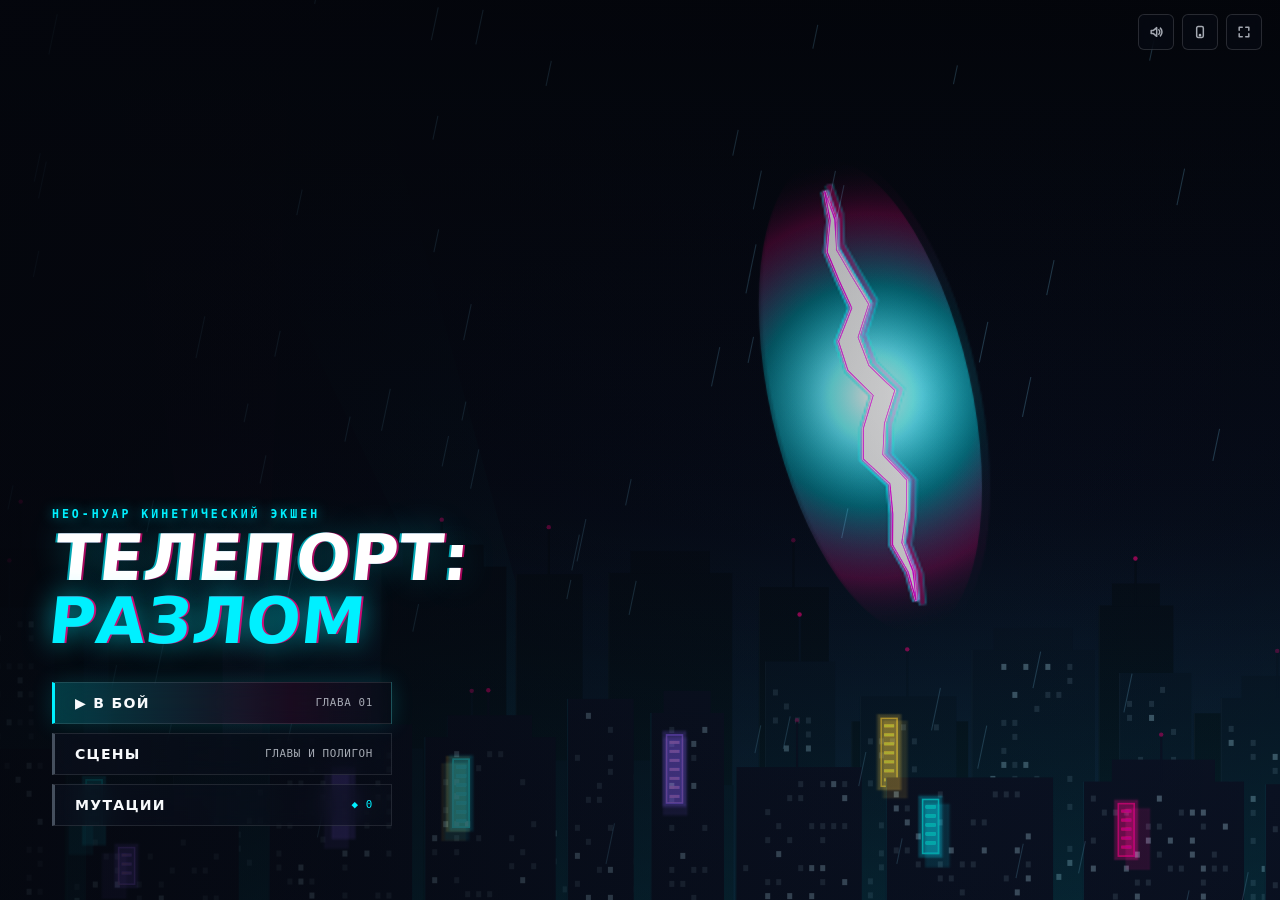
==== v5-preview/index.html @ 6d5bf9df "Превью V5 (в разработке): плавное слоу-мо и неисчезающие тела врагов" ====
<!DOCTYPE html>
<html lang="ru">
  <head>
    <meta charset="UTF-8" />
    <meta
      name="viewport"
      content="width=device-width, initial-scale=1.0, maximum-scale=1.0, user-scalable=no, viewport-fit=cover"
    />
    <meta
      name="description"
      content="ТЕЛЕПОРТ: РАЗЛОМ (Jumper: Riftbreaker) — тактический 2D-экшен с разрушаемостью Вороного, сохранением импульса и боевой телепортацией."
    />
    <meta name="theme-color" content="#05070d" />
    <meta name="mobile-web-app-capable" content="yes" />
    <meta name="apple-mobile-web-app-capable" content="yes" />
    <meta name="apple-mobile-web-app-status-bar-style" content="black-translucent" />
    <meta name="apple-mobile-web-app-title" content="ТЕЛЕПОРТ" />
    <link rel="icon" type="image/svg+xml" href="./icon.svg" />
    <link rel="apple-touch-icon" href="./icon.svg" />
    <link rel="manifest" href="./manifest.webmanifest" />
    <title>ТЕЛЕПОРТ: РАЗЛОМ — Jumper 2D Physics Action</title>
    <style>
      #boot-loader {
        position: fixed;
        inset: 0;
        z-index: 9999;
        display: flex;
        flex-direction: column;
        align-items: center;
        justify-content: center;
        gap: 16px;
        background: radial-gradient(circle at 50% 46%, #0b1326 0%, #05070d 72%);
        color: #f8fafc;
        font-family: ui-monospace, 'SFMono-Regular', 'Cascadia Mono', 'Roboto Mono', Menlo, Consolas, monospace;
        pointer-events: auto;
        transition: opacity 0.28s ease, visibility 0.28s ease;
      }
      #boot-loader.is-loaded {
        opacity: 0;
        visibility: hidden;
        pointer-events: none;
      }
      .boot-rift-slit {
        position: relative;
        width: 8px;
        height: 68px;
        border-radius: 999px;
        background: #ffffff;
        box-shadow:
          0 0 16px #00f0ff,
          0 0 34px rgba(0, 240, 255, 0.72),
          3px 0 18px rgba(168, 85, 247, 0.75);
        animation: bootRiftPulse 0.9s ease-in-out infinite alternate;
      }
      .boot-loader-label {
        font-size: 0.76rem;
        font-weight: 700;
        letter-spacing: 0.24em;
        color: #00f0ff;
        text-shadow: 0 0 14px rgba(0, 240, 255, 0.6);
      }
      @keyframes bootRiftPulse {
        from {
          transform: scaleY(0.76) scaleX(0.85);
          opacity: 0.78;
        }
        to {
          transform: scaleY(1.14) scaleX(1.18);
          opacity: 1;
        }
      }
    </style>
    <script type="module" crossorigin src="./assets/index-CjTXU7uR.js"></script>
    <link rel="stylesheet" crossorigin href="./assets/index-MAIAUWrH.css">
  </head>
  <body>
    <div id="boot-loader" role="status" aria-live="polite">
      <div class="boot-rift-slit" aria-hidden="true"></div>
      <div class="boot-loader-label">СИНХРОНИЗАЦИЯ РАЗЛОМА...</div>
    </div>
    <canvas id="game-canvas" aria-label="Игровое поле ТЕЛЕПОРТ: РАЗЛОМ"></canvas>
    <div id="ui-root"></div>
  </body>
</html>
---- v5-preview/assets/index-MAIAUWrH.css ----
:root{--bg-void: #05070d;--bg-obsidian: rgba(7, 10, 18, .78);--bg-obsidian-heavy: rgba(6, 8, 15, .94);--neon-cyan: #00f0ff;--neon-cyan-soft: rgba(0, 240, 255, .28);--neon-magenta: #ff007f;--neon-magenta-soft: rgba(255, 0, 127, .3);--neon-violet: #8b5cf6;--neon-amber: #fbbf24;--neon-crimson: #fb7185;--text-bright: #f8fafc;--text-dim: rgba(226, 232, 240, .72);--text-muted: rgba(148, 163, 184, .54);--line-subtle: rgba(148, 163, 184, .16);--line-cyan: rgba(0, 240, 255, .42);--line-magenta: rgba(255, 0, 127, .45);--font-display: "Bahnschrift", "DIN Alternate", "Franklin Gothic Medium", "Trebuchet MS", "Arial Black", system-ui, -apple-system, sans-serif;--font-ui: system-ui, -apple-system, BlinkMacSystemFont, "Segoe UI", Roboto, Helvetica, Arial, sans-serif;--font-mono: ui-monospace, "SFMono-Regular", "Cascadia Mono", "Roboto Mono", Menlo, Monaco, Consolas, monospace;--ease-snappy: cubic-bezier(.16, 1, .3, 1)}*,*:before,*:after{box-sizing:border-box;margin:0;padding:0}html,body{width:100%;height:100%;overflow:hidden;overscroll-behavior:none;background-color:var(--bg-void);color:var(--text-bright);font-family:var(--font-ui);-webkit-font-smoothing:antialiased;user-select:none;-webkit-user-select:none;-webkit-touch-callout:none;-webkit-tap-highlight-color:transparent}#game-canvas{position:fixed;inset:0;width:100vw;height:100vh;width:100dvw;height:100dvh;display:block;z-index:1;cursor:crosshair;touch-action:none}#ui-root{position:fixed;inset:0;width:100vw;height:100vh;width:100dvw;height:100dvh;z-index:10;pointer-events:none;overflow:hidden}.is-hidden,body.is-touch-ui .pc-key-hint{display:none!important}*{scrollbar-width:thin;scrollbar-color:rgba(0,240,255,.38) rgba(5,7,13,.5)}*::-webkit-scrollbar{width:5px;height:5px}*::-webkit-scrollbar-track{background:#05070d73}*::-webkit-scrollbar-thumb{background:#00f0ff6b;border-radius:3px}.noir-icon-btn{pointer-events:auto;touch-action:manipulation;display:inline-flex;align-items:center;justify-content:center;width:36px;height:36px;border-radius:6px;border:1px solid rgba(255,255,255,.14);background:#080c168f;backdrop-filter:blur(8px);-webkit-backdrop-filter:blur(8px);color:var(--text-dim);font-family:var(--font-mono);font-size:.82rem;cursor:pointer;transition:color .16s ease,border-color .16s ease,background .16s ease,box-shadow .16s ease,transform .14s var(--ease-snappy)}.noir-icon-btn:hover{color:#fff;border-color:var(--line-cyan);background:#00f0ff1f;box-shadow:0 0 14px #00f0ff3d}.noir-icon-btn:active{transform:scale(.93)}.noir-icon-btn.is-active{color:var(--neon-cyan);border-color:var(--line-cyan);background:#00f0ff24}.noir-icon-btn.is-muted{color:var(--neon-crimson);border-color:#fb718559}.noir-icon-btn.is-hud{width:32px;height:32px;background:#0609127a;border-color:#ffffff1f}body.is-touch-ui .noir-icon-btn,body.is-touch-ui .noir-icon-btn.is-hud,body.is-touch-ui .noir-icon-btn.is-pause-btn{width:44px;height:44px;font-size:1rem}.noir-pill-btn{pointer-events:auto;touch-action:manipulation;display:inline-flex;align-items:center;justify-content:center;gap:6px;min-height:32px;padding:6px 13px;border-radius:999px;border:1px solid rgba(0,240,255,.34);background:#070b14b8;backdrop-filter:blur(10px);-webkit-backdrop-filter:blur(10px);color:var(--text-bright);font-family:var(--font-display);font-size:.68rem;font-weight:800;letter-spacing:.08em;text-transform:uppercase;cursor:pointer;transition:background .16s ease,border-color .16s ease,box-shadow .16s ease,transform .14s var(--ease-snappy)}.noir-pill-btn:hover:not(:disabled){background:#00f0ff2e;border-color:var(--neon-cyan);box-shadow:0 0 16px #00f0ff4d}.noir-pill-btn.is-magenta{border-color:#ff007f7a;color:#fce7f3}.noir-pill-btn.is-magenta:hover:not(:disabled){background:#ff007f38;border-color:var(--neon-magenta);box-shadow:0 0 16px #ff007f59}.noir-pill-btn.is-active{background:#00f0ff38;border-color:var(--neon-cyan);color:var(--neon-cyan)}.noir-pill-btn:disabled{opacity:.35;cursor:not-allowed}.screen-menu{position:absolute;inset:0;display:flex;align-items:flex-end;justify-content:space-between;padding:clamp(20px,4.5vw,52px);background:radial-gradient(circle at 72% 44%,transparent 0%,rgba(4,6,12,.38) 70%),linear-gradient(95deg,rgba(4,6,13,.84) 0%,rgba(4,6,13,.35) 46%,transparent 100%);pointer-events:none}.menu-corner-utils{position:absolute;top:max(14px,env(safe-area-inset-top,14px));right:max(18px,env(safe-area-inset-right,18px));display:flex;align-items:center;gap:8px;z-index:4}.menu-hero-column{display:flex;flex-direction:column;gap:clamp(18px,3.2vh,34px);max-width:min(540px,90vw);margin-bottom:clamp(6px,2.5vh,24px);z-index:3}.menu-brand{display:flex;flex-direction:column;gap:6px}.menu-kicker{font-family:var(--font-mono);font-size:.72rem;font-weight:700;letter-spacing:.26em;color:var(--neon-cyan);text-shadow:0 0 12px rgba(0,240,255,.55)}.menu-title{position:relative;font-family:var(--font-display);font-size:clamp(2rem,5.2vw,4rem);font-weight:900;line-height:.98;letter-spacing:.01em;text-transform:uppercase;color:#fff;transform:skew(-6deg);text-shadow:-2px 0 0 rgba(0,240,255,.65),2px 0 0 rgba(255,0,127,.65),0 0 34px rgba(0,240,255,.28)}.menu-title span{display:block;color:var(--neon-cyan);text-shadow:2px 0 0 rgba(255,0,127,.8),0 0 28px rgba(0,240,255,.62)}.menu-nav{display:flex;flex-direction:column;gap:9px;width:min(340px,84vw)}.noir-menu-btn{pointer-events:auto;touch-action:manipulation;position:relative;display:flex;align-items:center;justify-content:space-between;gap:14px;padding:12px 18px 12px 20px;background:linear-gradient(90deg,#0a0f1cc7,#0a0f1c47);backdrop-filter:blur(10px);-webkit-backdrop-filter:blur(10px);border:1px solid rgba(255,255,255,.1);border-left:3px solid rgba(148,163,184,.45);color:var(--text-bright);cursor:pointer;transition:transform .16s var(--ease-snappy),background .16s ease,border-color .16s ease,box-shadow .16s ease}.noir-menu-btn:hover,.noir-menu-btn.is-active{transform:translate(6px);background:linear-gradient(90deg,#00f0ff2e,#0c12228c);border-color:#00f0ff59;border-left-color:var(--neon-cyan);box-shadow:0 0 24px #00f0ff2e}.noir-menu-btn.is-primary{border-left-color:var(--neon-cyan);background:linear-gradient(90deg,#00f0ff38,#ff007f14 70%,#0a0f1c66);box-shadow:0 0 22px #00f0ff29}.noir-menu-btn.is-primary:hover{background:linear-gradient(90deg,#00f0ff57,#ff007f29 80%,#0a0f1c99);box-shadow:0 0 30px #00f0ff52}.noir-menu-btn.is-danger{border-left-color:var(--neon-crimson)}.noir-menu-btn.is-danger:hover{border-color:#fb718573;border-left-color:var(--neon-crimson);background:linear-gradient(90deg,#fb718533,#0c122280)}.noir-menu-btn-main{font-family:var(--font-display);font-size:.88rem;font-weight:800;letter-spacing:.09em;text-transform:uppercase}.noir-menu-btn-meta{font-family:var(--font-mono);font-size:.68rem;letter-spacing:.06em;color:var(--text-dim)}.noir-menu-btn-meta.is-cyan{color:var(--neon-cyan)}.menu-scenes-drawer{pointer-events:auto;align-self:center;width:min(430px,92vw);max-height:min(80vh,560px);overflow-y:auto;-webkit-overflow-scrolling:touch;touch-action:pan-y;overscroll-behavior:contain;display:flex;flex-direction:column;gap:10px;padding:0 18px 18px;background:#060912eb;backdrop-filter:blur(18px);-webkit-backdrop-filter:blur(18px);border:1px solid rgba(0,240,255,.28);box-shadow:0 18px 48px #000000b8;z-index:6;animation:drawerSlideIn .2s var(--ease-snappy)}@keyframes drawerSlideIn{0%{opacity:0;transform:translate(18px)}to{opacity:1;transform:translate(0)}}.drawer-header{position:sticky;top:0;z-index:8;display:flex;align-items:center;justify-content:space-between;gap:10px;padding:16px 0 11px;background:#060912f5;border-bottom:1px solid var(--line-subtle)}.drawer-title{font-family:var(--font-display);font-size:.78rem;font-weight:800;letter-spacing:.14em;color:var(--neon-cyan)}.drawer-header-actions{display:flex;align-items:center;gap:8px}.scenes-list{display:flex;flex-direction:column;gap:6px;touch-action:pan-y}.scene-row{touch-action:pan-y;display:grid;grid-template-columns:34px 1fr auto;align-items:center;gap:12px;padding:10px 12px;text-align:left;background:#0f172a7a;border:1px solid rgba(255,255,255,.08);color:var(--text-bright);cursor:pointer;transition:background .14s ease,border-color .14s ease,transform .14s var(--ease-snappy)}.scene-row:hover:not(:disabled){background:#00f0ff1f;border-color:#00f0ff61;transform:translate(3px)}.scene-row.is-sandbox{border-color:#ff007f57}.scene-row.is-locked{opacity:.38;cursor:not-allowed}.scene-num{font-family:var(--font-mono);font-size:.84rem;font-weight:700;color:var(--neon-cyan)}.scene-row.is-sandbox .scene-num{color:var(--neon-magenta)}.scene-info{display:flex;flex-direction:column;gap:2px;min-width:0}.scene-title{font-family:var(--font-display);font-size:.76rem;font-weight:800;white-space:nowrap;overflow:hidden;text-overflow:ellipsis}.scene-loc{font-family:var(--font-mono);font-size:.62rem;color:var(--text-muted);white-space:nowrap;overflow:hidden;text-overflow:ellipsis}.scene-status{font-family:var(--font-mono);font-size:.62rem;letter-spacing:.08em;color:var(--text-dim)}.scene-status.is-done{color:var(--neon-cyan)}.hud-layer{position:absolute;inset:0;pointer-events:none}.hud-top-left{position:absolute;top:max(14px,env(safe-area-inset-top,14px));left:max(16px,env(safe-area-inset-left,16px));display:flex;flex-direction:column;align-items:flex-start;gap:6px;width:clamp(152px,19vw,210px);z-index:5}.hud-hp-cassette{width:100%;display:grid;grid-template-columns:repeat(10,1fr);gap:3px;height:9px}.hud-hp-seg{display:block;height:100%;transform:skew(-22deg);background:#0f172a8c;border:1px solid rgba(255,255,255,.12);transition:background .14s ease,box-shadow .14s ease,border-color .14s ease}.hud-hp-seg.is-filled{background:linear-gradient(180deg,#ffffff 0%,var(--neon-cyan) 75%);border-color:#00f0ffd9;box-shadow:0 0 10px #00f0ff8c}.hud-hp-seg.is-critical{background:linear-gradient(180deg,#ffe4e6 0%,var(--neon-magenta) 80%);border-color:var(--neon-magenta);box-shadow:0 0 12px #ff007fbf}.hud-energy-line{position:relative;width:100%;height:4px;background:#0f172a9e;overflow:hidden;transform:skew(-22deg)}.hud-energy-fill{height:100%;width:100%;background:linear-gradient(90deg,var(--neon-cyan) 0%,#a855f7 65%,var(--neon-magenta) 100%);box-shadow:0 0 10px #00f0ffb3;transition:width .06s linear}.hud-energy-fill.is-slomo{background:linear-gradient(90deg,#ffffff 0%,var(--neon-cyan) 50%,var(--neon-magenta) 100%);box-shadow:0 0 14px #ff007fd9}.hud-energy-cost{position:absolute;top:0;bottom:0;background:#ffffffbf}.hud-micro-status{font-family:var(--font-mono);font-size:.64rem;font-weight:700;letter-spacing:.09em;color:var(--neon-cyan);text-shadow:0 1px 6px rgba(0,0,0,.9)}.hud-micro-status.is-danger{color:var(--neon-magenta)}.hud-micro-status.is-overload-ready{pointer-events:auto;touch-action:manipulation;cursor:pointer;margin-top:2px;padding:5px 11px;border-radius:999px;border:1px solid rgba(251,191,36,.8);background:linear-gradient(90deg,#fbbf2442,#ff007f47);color:#fef08a;box-shadow:0 0 16px #fbbf246b;animation:overloadReadyPulse .85s ease-in-out infinite alternate}.hud-micro-status.is-overload-ready:active{transform:scale(.95)}@keyframes overloadReadyPulse{0%{box-shadow:0 0 10px #fbbf244d}to{box-shadow:0 0 22px #fbbf24a6}}.hud-top-right{position:absolute;top:max(12px,env(safe-area-inset-top,12px));right:max(16px,env(safe-area-inset-right,16px));display:flex;flex-direction:column;align-items:flex-end;gap:6px;z-index:5}.hud-right-bar{display:flex;align-items:center;gap:8px}.hud-targets-counter{font-family:var(--font-mono);font-size:.74rem;font-weight:700;letter-spacing:.14em;color:#f8fafce0;text-shadow:0 0 12px rgba(0,240,255,.35),0 1px 4px rgba(0,0,0,.9);padding-right:4px}.hud-combo-badge{display:inline-flex;align-items:baseline;gap:7px;padding:3px 11px;background:linear-gradient(90deg,#ff007f38,#00f0ff38);border-right:2px solid var(--neon-cyan);transform:translate(16px) skew(-10deg);opacity:0;transition:opacity .18s ease,transform .18s var(--ease-snappy)}.hud-combo-badge.is-visible{opacity:1;transform:translate(0) skew(-10deg)}.hud-combo-rank{font-family:var(--font-display);font-size:1.12rem;font-weight:900;color:var(--neon-cyan);text-shadow:-1px 0 0 var(--neon-magenta),0 0 14px rgba(0,240,255,.7)}.hud-combo-rank[data-rank=S],.hud-combo-rank[data-rank=SS],.hud-combo-rank[data-rank=JUMPER]{color:var(--neon-amber);text-shadow:-1px 0 0 var(--neon-magenta),0 0 16px rgba(251,191,36,.8)}.hud-combo-mult{font-family:var(--font-mono);font-size:.78rem;font-weight:700;color:#fff}.hud-combo-feed{display:flex;flex-direction:column;align-items:flex-end;gap:3px;opacity:0;transform:translate(10px);transition:opacity .16s ease,transform .16s var(--ease-snappy);pointer-events:none}.hud-combo-feed.is-visible{opacity:1;transform:translate(0)}.hud-combo-item{display:inline-flex;align-items:center;gap:8px;padding:2px 8px;background:#060a14a3;border-right:2px solid rgba(0,240,255,.48);transform:skew(-8deg);font-family:var(--font-mono);font-size:.62rem;letter-spacing:.06em;color:#e2e8f0cc}.hud-combo-item.is-latest{background:linear-gradient(90deg,#00f0ff2e,#0c1222d1);border-right-color:var(--neon-amber);color:#fff;animation:comboItemPop .18s var(--ease-snappy)}.hud-combo-item-lbl{font-weight:700}.hud-combo-item-pts{color:var(--neon-cyan);font-weight:700}.hud-combo-item.is-latest .hud-combo-item-pts{color:var(--neon-amber)}@keyframes comboItemPop{0%{opacity:.25;transform:translate(12px) skew(-8deg)}to{opacity:1;transform:translate(0) skew(-8deg)}}.hud-chapter-banner{position:absolute;top:22%;left:50%;transform:translate(-50%) skew(-5deg);display:flex;flex-direction:column;align-items:center;gap:4px;padding:10px 28px;background:linear-gradient(90deg,transparent 0%,rgba(5,8,17,.84) 20%,rgba(5,8,17,.84) 80%,transparent 100%);border-top:1px solid rgba(0,240,255,.55);border-bottom:1px solid rgba(255,0,127,.55);pointer-events:none;z-index:4;opacity:1;transition:opacity .45s ease,transform .45s ease;animation:bannerReveal .26s var(--ease-snappy)}.hud-chapter-banner.is-fading{opacity:0;transform:translate(-50%) translateY(-8px) skew(-5deg)}body.is-touch-ui .hud-chapter-banner{top:27%}@keyframes bannerReveal{0%{opacity:0;transform:translate(-50%) scaleX(.88) skew(-5deg)}to{opacity:1;transform:translate(-50%) scaleX(1) skew(-5deg)}}.hud-chapter-kicker{font-family:var(--font-mono);font-size:.62rem;font-weight:700;letter-spacing:.28em;color:var(--neon-cyan)}.hud-chapter-title{font-family:var(--font-display);font-size:clamp(1.1rem,2.6vw,1.65rem);font-weight:900;letter-spacing:.1em;text-transform:uppercase;color:#fff;text-shadow:-2px 0 0 rgba(0,240,255,.65),2px 0 0 rgba(255,0,127,.65);white-space:nowrap}.hud-chapter-loc{font-family:var(--font-mono);font-size:.64rem;letter-spacing:.14em;color:var(--text-dim)}.hud-top-center{position:absolute;top:max(12px,env(safe-area-inset-top,12px));left:50%;transform:translate(-50%);display:flex;flex-direction:column;align-items:center;gap:8px;z-index:4}.hud-boss-strip{width:min(360px,48vw);display:flex;flex-direction:column;gap:4px}.hud-boss-meta{display:flex;justify-content:space-between;font-family:var(--font-display);font-size:.64rem;font-weight:800;letter-spacing:.12em;color:#fda4af;text-shadow:0 1px 4px rgba(0,0,0,.95)}.hud-boss-phase{font-family:var(--font-mono);color:var(--neon-amber)}.hud-boss-track{height:5px;background:#0f172ab8;overflow:hidden;transform:skew(-18deg)}.hud-boss-fill{height:100%;width:100%;background:linear-gradient(90deg,var(--neon-amber) 0%,var(--neon-magenta) 60%,#fb7185 100%);box-shadow:0 0 12px #ff007fb3;transition:width .1s linear}.sandbox-drawer-wrap{display:flex;flex-direction:column;align-items:center;gap:6px}.sandbox-drawer-panel{pointer-events:auto;display:flex;flex-wrap:wrap;justify-content:center;gap:5px;max-width:min(520px,88vw);padding:8px 10px;background:#060912db;backdrop-filter:blur(12px);-webkit-backdrop-filter:blur(12px);border:1px solid rgba(0,240,255,.25);border-radius:8px}.sandbox-chip{pointer-events:auto;touch-action:manipulation;padding:5px 9px;border-radius:4px;border:1px solid rgba(255,255,255,.12);background:#0f172aa6;color:var(--text-bright);font-family:var(--font-mono);font-size:.64rem;cursor:pointer;transition:background .12s ease,border-color .12s ease}.sandbox-chip:hover{background:#00f0ff2e;border-color:var(--neon-cyan)}.sandbox-chip.is-active{border-color:var(--neon-cyan);color:var(--neon-cyan)}.sandbox-chip.is-danger{border-color:#fb718566;color:#fecdd3}.hud-whisper{position:absolute;bottom:max(22px,env(safe-area-inset-bottom,22px));left:50%;transform:translate(-50%);max-width:min(560px,76vw);text-align:center;font-family:var(--font-ui);font-size:.78rem;font-weight:500;letter-spacing:.03em;color:#e2e8f0e0;text-shadow:0 1px 8px rgba(0,0,0,.95),0 0 16px rgba(0,240,255,.35);opacity:1;transition:opacity .65s ease;pointer-events:none}body.is-touch-ui .hud-whisper{bottom:auto;top:max(56px,calc(env(safe-area-inset-top,14px) + 42px));max-width:min(440px,56vw);font-size:.7rem}@media(max-width:600px){body.is-touch-ui .hud-whisper{top:max(92px,calc(env(safe-area-inset-top,14px) + 78px));max-width:86vw;font-size:.68rem}}.hud-whisper.is-faded{opacity:0}.modal-backdrop{position:absolute;inset:0;display:flex;align-items:center;justify-content:center;padding:16px;background:#04060cbd;backdrop-filter:blur(12px);-webkit-backdrop-filter:blur(12px);pointer-events:auto;z-index:30}.modal-backdrop.is-vhs-rewind{cursor:pointer;background:repeating-linear-gradient(0deg,rgba(0,0,0,.28) 0px,rgba(0,0,0,.28) 2px,transparent 2px,transparent 4px),radial-gradient(circle at center,#ff007f29,#04060cc7);backdrop-filter:blur(3px) saturate(1.3);-webkit-backdrop-filter:blur(3px) saturate(1.3)}.vhs-rewind-band{width:100%;padding:22px 18px;text-align:center;background:linear-gradient(90deg,transparent 0%,rgba(6,9,18,.9) 18%,rgba(6,9,18,.9) 82%,transparent 100%);border-top:1px solid rgba(0,240,255,.55);border-bottom:1px solid rgba(255,0,127,.65);box-shadow:0 0 42px #ff007f40;animation:vhsPulse 1.3s ease-in-out infinite alternate}@keyframes vhsPulse{0%{transform:skew(-3deg) scale(.995)}to{transform:skew(-3deg) scale(1.008)}}.vhs-scan-kicker{font-family:var(--font-mono);font-size:.72rem;letter-spacing:.28em;color:var(--neon-cyan);margin-bottom:8px}.vhs-headline{font-family:var(--font-display);font-size:clamp(1.05rem,2.8vw,1.85rem);font-weight:900;letter-spacing:.08em;color:#fff;text-shadow:-2px 0 0 var(--neon-cyan),2px 0 0 var(--neon-magenta)}.vhs-corner-menu-btn{touch-action:manipulation;position:absolute;bottom:max(20px,env(safe-area-inset-bottom,20px));right:max(22px,env(safe-area-inset-right,22px));padding:8px 16px;border-radius:999px;border:1px solid rgba(255,255,255,.22);background:#060912c2;color:var(--text-dim);font-family:var(--font-mono);font-size:.7rem;letter-spacing:.1em;cursor:pointer}.vhs-corner-menu-btn:hover{color:#fff;border-color:var(--neon-cyan)}.noir-modal{width:min(540px,94vw);max-height:90vh;max-height:90dvh;overflow-y:auto;-webkit-overflow-scrolling:touch;touch-action:pan-y;overscroll-behavior:contain;display:flex;flex-direction:column;gap:14px;padding:0 22px 20px;background:var(--bg-obsidian-heavy);border:1px solid rgba(0,240,255,.3);box-shadow:0 24px 64px #000c}.noir-modal.is-compact{width:min(380px,92vw)}.noir-modal.is-wide{width:min(840px,95vw)}.noir-modal-header{display:flex;align-items:center;justify-content:space-between;gap:12px;padding:18px 0 12px;border-bottom:1px solid var(--line-subtle)}.noir-modal-header.is-sticky{position:sticky;top:0;z-index:8;background:#06080ff7}.noir-modal-kicker{font-family:var(--font-mono);font-size:.64rem;letter-spacing:.22em;color:var(--neon-cyan);margin-bottom:3px}.noir-modal-title{font-family:var(--font-display);font-size:1.08rem;font-weight:900;letter-spacing:.04em;text-transform:uppercase}.noir-shard-pill{font-family:var(--font-mono);font-size:.78rem;font-weight:700;color:var(--neon-cyan);padding:5px 12px;border-radius:999px;border:1px solid rgba(0,240,255,.35);background:#00f0ff1a}.noir-pause-actions,.noir-victory-actions{display:flex;flex-direction:column;gap:9px}.noir-pause-utils{display:flex;flex-wrap:wrap;gap:8px;padding:2px 0}.noir-pause-utils.is-victory-row{justify-content:space-between}.noir-pause-utils.is-victory-row .noir-pill-btn{flex:1 1 auto}.noir-victory-grid{display:grid;grid-template-columns:repeat(3,minmax(0,1fr));gap:8px}.noir-stat-cell{display:flex;flex-direction:column;gap:4px;padding:10px 12px;background:#0f172a85;border:1px solid rgba(255,255,255,.09);min-width:0}.noir-stat-lbl{font-family:var(--font-mono);font-size:.6rem;letter-spacing:.11em;color:var(--text-muted)}.noir-stat-val{font-family:var(--font-display);font-size:.92rem;font-weight:800;white-space:nowrap;overflow:hidden;text-overflow:ellipsis}.noir-stat-val.is-cyan{color:var(--neon-cyan)}.noir-stat-val.is-magenta{color:var(--neon-magenta)}.noir-skills-grid{display:grid;grid-template-columns:repeat(auto-fit,minmax(230px,1fr));gap:10px;touch-action:pan-y}.noir-skill-card{touch-action:pan-y;display:flex;flex-direction:column;justify-content:space-between;gap:10px;padding:13px;background:#0f172a7a;border:1px solid rgba(255,255,255,.09);transition:border-color .15s ease,background .15s ease}.noir-skill-card.can-afford{border-color:#00f0ff6b}.noir-skill-card.is-maxed{border-color:#ff007f6b}.noir-skill-top{display:flex;align-items:center;gap:10px}.noir-skill-code{display:inline-flex;align-items:center;justify-content:center;flex-shrink:0;width:40px;height:40px;border-radius:6px;color:var(--neon-cyan);background:#00f0ff1f;border:1px solid rgba(0,240,255,.34);box-shadow:inset 0 0 12px #00f0ff26}.noir-skill-card.is-maxed .noir-skill-code{color:var(--neon-magenta);background:#ff007f24;border-color:#ff007f66}.noir-skill-headings{display:flex;flex-direction:column;gap:5px}.noir-skill-title{font-family:var(--font-display);font-size:.78rem;font-weight:800}.noir-skill-pips{display:flex;gap:4px}.noir-pip{width:14px;height:4px;background:#94a3b840}.noir-pip.is-filled{background:var(--neon-cyan);box-shadow:0 0 6px #00f0ffa6}.noir-skill-desc{font-size:.74rem;line-height:1.42;color:var(--text-dim)}.noir-skill-footer{display:flex;align-items:center;justify-content:space-between;padding-top:8px;border-top:1px solid rgba(255,255,255,.06)}.noir-skill-cost{font-family:var(--font-mono);font-size:.72rem;font-weight:700;color:var(--neon-cyan)}.touch-controls-layer{position:absolute;inset:0;z-index:20;pointer-events:none}.touch-joystick-zone{pointer-events:auto;position:absolute;left:0;bottom:0;width:46vw;height:78vh;touch-action:none}.touch-joystick-base{position:absolute;left:max(18px,env(safe-area-inset-left,18px));bottom:max(20px,env(safe-area-inset-bottom,20px));width:108px;height:108px;margin-left:0;margin-top:0;border-radius:50%;border:1.5px solid rgba(0,240,255,.3);background:radial-gradient(circle,#00f0ff17,#05081061);box-shadow:0 0 22px #00f0ff1f;opacity:.62;transition:opacity .14s ease,border-color .14s ease;pointer-events:none}.touch-joystick-base.is-active{margin-left:-54px;margin-top:-54px;opacity:.96;border-color:#00f0ffad;box-shadow:0 0 28px #00f0ff4d}.touch-joystick-nub{position:absolute;top:50%;left:50%;width:44px;height:44px;margin-left:-22px;margin-top:-22px;border-radius:50%;background:radial-gradient(circle,#fffffff0,#00f0ffbd);box-shadow:0 0 16px #00f0ffa6}.touch-stick-meteor{position:absolute;bottom:-20px;left:50%;transform:translate(-50%);font-family:var(--font-mono);font-size:.58rem;font-weight:700;letter-spacing:.1em;color:var(--neon-amber);white-space:nowrap}.touch-actions-cluster{pointer-events:auto;touch-action:none;position:absolute;right:max(6px,env(safe-area-inset-right,6px));bottom:max(6px,env(safe-area-inset-bottom,6px));width:242px;height:244px;padding:18px}.touch-btn{pointer-events:auto;position:absolute;display:flex;flex-direction:column;align-items:center;justify-content:center;gap:2px;border-radius:50%;border:1.5px solid rgba(0,240,255,.45);background:#070b1680;backdrop-filter:blur(8px);-webkit-backdrop-filter:blur(8px);color:#fff;touch-action:none;cursor:pointer;transition:transform .1s ease,background .14s ease,border-color .14s ease,box-shadow .14s ease}.touch-btn.is-pressed{transform:scale(.92)}.touch-btn-icon{font-size:1.14rem;line-height:1}.touch-btn-lbl{font-family:var(--font-display);font-size:.56rem;font-weight:800;letter-spacing:.06em;opacity:.94}.touch-btn-attack{right:16px;bottom:16px;width:78px;height:78px;border-color:#ff007fa8;background:radial-gradient(circle,#ff007f42,#080c188f);box-shadow:0 0 22px #ff007f4d}.touch-btn-attack.is-pressed{background:#ff007f75;box-shadow:0 0 28px #ff007f9e}.touch-btn-attack.is-throw,.touch-btn-attack.is-meteor{border-color:#fbbf24cc;box-shadow:0 0 24px #fbbf246b}.touch-btn-blink{right:108px;bottom:18px;width:74px;height:74px;border-color:#00f0ffb3;background:radial-gradient(circle,#00f0ff40,#080c188f);box-shadow:0 0 24px #00f0ff52}.touch-btn-blink.is-slomo{border-color:#fff;box-shadow:0 0 32px #00f0ffbd}.touch-blink-nub{position:absolute;top:50%;left:50%;width:28px;height:28px;border-radius:50%;transform:translate(-50%,-50%);background:#00f0ff57;border:1px solid rgba(255,255,255,.58);pointer-events:none}.touch-btn-jump{right:22px;bottom:108px;width:68px;height:68px;border-color:#a855f7a8;background:radial-gradient(circle,#8b5cf63d,#080c188a);box-shadow:0 0 20px #8b5cf647}.touch-btn-jump.is-pressed{background:#8b5cf675}.touch-btn-slomo{right:104px;bottom:108px;width:98px;height:44px;border-radius:999px;flex-direction:row;gap:6px;border-color:#00f0ff7a;background:#070b169e}.touch-slomo-dot{width:8px;height:8px;border-radius:50%;background:var(--neon-cyan);box-shadow:0 0 8px var(--neon-cyan)}.touch-btn-slomo.is-active{border-color:var(--neon-magenta);background:linear-gradient(90deg,#00f0ff47,#ff007f5c);box-shadow:0 0 22px #ff007f80}.touch-btn-slomo.is-active .touch-slomo-dot{background:#fff;box-shadow:0 0 10px var(--neon-magenta)}.touch-btn-overload{right:18px;bottom:186px;width:104px;height:44px;border-radius:999px;flex-direction:row;gap:5px;border-color:#fbbf24e6;background:linear-gradient(90deg,#fbbf2457,#ff007f61);color:#fef08a;box-shadow:0 0 24px #fbbf2485;animation:overloadReadyPulse .8s ease-in-out infinite alternate}.touch-btn-overload .touch-btn-icon{font-size:1rem}.touch-btn-recall{right:130px;bottom:164px;width:88px;height:40px;border-radius:999px;flex-direction:row;gap:5px;border-color:#a855f7c7;background:linear-gradient(90deg,#8b5cf64d,#00f0ff3d);color:#e9d5ff;box-shadow:0 0 18px #8b5cf65c}.touch-btn-recall .touch-btn-icon{font-size:.95rem}@media(max-width:760px){.screen-menu{flex-direction:column;align-items:flex-start;justify-content:flex-end;gap:14px;padding:16px}.menu-scenes-drawer{position:absolute;inset:58px 14px 14px;width:auto;max-height:none}}@media(max-height:460px){.modal-backdrop{padding:8px 14px}.noir-modal{max-height:94vh;max-height:94dvh;gap:10px;padding:0 16px 14px}.noir-modal-header{padding:12px 0 8px}.noir-modal-title{font-size:.94rem}.noir-victory-grid{gap:6px}.noir-stat-cell{padding:7px 10px;gap:2px}.noir-stat-val{font-size:.84rem}.noir-victory-actions,.noir-pause-actions{gap:7px}.noir-modal .noir-menu-btn{padding:9px 14px}.noir-modal .noir-pill-btn{min-height:30px;padding:5px 11px}.menu-hero-column{gap:12px;margin-bottom:2px}.menu-title{font-size:clamp(1.65rem,4.4vw,2.4rem)}.menu-nav .noir-menu-btn{padding:9px 14px}}
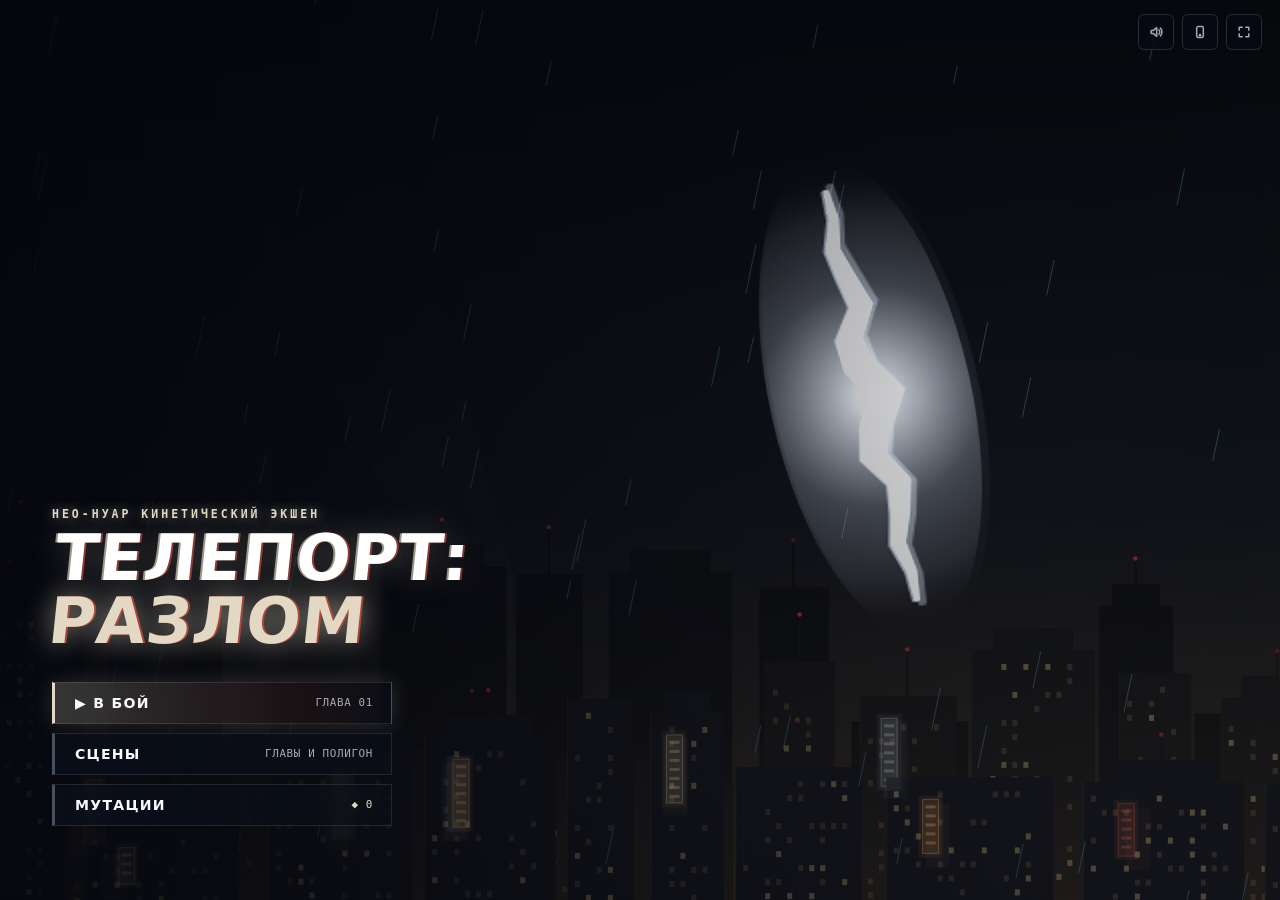
==== commit 448c97de: "Превью V5: человек-Прыгун без катаны, рукопашные комбо, реалистичная палитра" ====
--- a/v5-preview/index.html
+++ b/v5-preview/index.html
@@ -70,8 +70,8 @@
         }
       }
     </style>
-    <script type="module" crossorigin src="./assets/index-CjTXU7uR.js"></script>
-    <link rel="stylesheet" crossorigin href="./assets/index-MAIAUWrH.css">
+    <script type="module" crossorigin src="./assets/index-D9sVD5sQ.js"></script>
+    <link rel="stylesheet" crossorigin href="./assets/index-DIotFeqF.css">
   </head>
   <body>
     <div id="boot-loader" role="status" aria-live="polite">
--- a/v5-preview/assets/index-DIotFeqF.css
+++ b/v5-preview/assets/index-DIotFeqF.css
@@ -0,0 +1 @@
+:root{--bg-void: #05070d;--bg-obsidian: rgba(7, 10, 18, .78);--bg-obsidian-heavy: rgba(6, 8, 15, .94);--neon-cyan: #e2d8c4;--neon-cyan-soft: rgba(226, 216, 196, .28);--neon-magenta: #c44a3a;--neon-magenta-soft: rgba(196, 74, 58, .3);--neon-violet: #8a8f96;--neon-amber: #d9a441;--neon-crimson: #c9604f;--text-bright: #f8fafc;--text-dim: rgba(226, 232, 240, .72);--text-muted: rgba(148, 163, 184, .54);--line-subtle: rgba(148, 163, 184, .16);--line-cyan: rgba(226, 216, 196, .42);--line-magenta: rgba(196, 74, 58, .45);--font-display: "Bahnschrift", "DIN Alternate", "Franklin Gothic Medium", "Trebuchet MS", "Arial Black", system-ui, -apple-system, sans-serif;--font-ui: system-ui, -apple-system, BlinkMacSystemFont, "Segoe UI", Roboto, Helvetica, Arial, sans-serif;--font-mono: ui-monospace, "SFMono-Regular", "Cascadia Mono", "Roboto Mono", Menlo, Monaco, Consolas, monospace;--ease-snappy: cubic-bezier(.16, 1, .3, 1)}*,*:before,*:after{box-sizing:border-box;margin:0;padding:0}html,body{width:100%;height:100%;overflow:hidden;overscroll-behavior:none;background-color:var(--bg-void);color:var(--text-bright);font-family:var(--font-ui);-webkit-font-smoothing:antialiased;user-select:none;-webkit-user-select:none;-webkit-touch-callout:none;-webkit-tap-highlight-color:transparent}#game-canvas{position:fixed;inset:0;width:100vw;height:100vh;width:100dvw;height:100dvh;display:block;z-index:1;cursor:crosshair;touch-action:none}#ui-root{position:fixed;inset:0;width:100vw;height:100vh;width:100dvw;height:100dvh;z-index:10;pointer-events:none;overflow:hidden}.is-hidden,body.is-touch-ui .pc-key-hint{display:none!important}*{scrollbar-width:thin;scrollbar-color:rgba(226,216,196,.38) rgba(5,7,13,.5)}*::-webkit-scrollbar{width:5px;height:5px}*::-webkit-scrollbar-track{background:#05070d73}*::-webkit-scrollbar-thumb{background:#e2d8c46b;border-radius:3px}.noir-icon-btn{pointer-events:auto;touch-action:manipulation;display:inline-flex;align-items:center;justify-content:center;width:36px;height:36px;border-radius:6px;border:1px solid rgba(255,255,255,.14);background:#080c168f;backdrop-filter:blur(8px);-webkit-backdrop-filter:blur(8px);color:var(--text-dim);font-family:var(--font-mono);font-size:.82rem;cursor:pointer;transition:color .16s ease,border-color .16s ease,background .16s ease,box-shadow .16s ease,transform .14s var(--ease-snappy)}.noir-icon-btn:hover{color:#fff;border-color:var(--line-cyan);background:#e2d8c41f;box-shadow:0 0 14px #e2d8c43d}.noir-icon-btn:active{transform:scale(.93)}.noir-icon-btn.is-active{color:var(--neon-cyan);border-color:var(--line-cyan);background:#e2d8c424}.noir-icon-btn.is-muted{color:var(--neon-crimson);border-color:#fb718559}.noir-icon-btn.is-hud{width:32px;height:32px;background:#0609127a;border-color:#ffffff1f}body.is-touch-ui .noir-icon-btn,body.is-touch-ui .noir-icon-btn.is-hud,body.is-touch-ui .noir-icon-btn.is-pause-btn{width:44px;height:44px;font-size:1rem}.noir-pill-btn{pointer-events:auto;touch-action:manipulation;display:inline-flex;align-items:center;justify-content:center;gap:6px;min-height:32px;padding:6px 13px;border-radius:999px;border:1px solid rgba(226,216,196,.34);background:#070b14b8;backdrop-filter:blur(10px);-webkit-backdrop-filter:blur(10px);color:var(--text-bright);font-family:var(--font-display);font-size:.68rem;font-weight:800;letter-spacing:.08em;text-transform:uppercase;cursor:pointer;transition:background .16s ease,border-color .16s ease,box-shadow .16s ease,transform .14s var(--ease-snappy)}.noir-pill-btn:hover:not(:disabled){background:#e2d8c42e;border-color:var(--neon-cyan);box-shadow:0 0 16px #e2d8c44d}.noir-pill-btn.is-magenta{border-color:#c44a3a7a;color:#fce7f3}.noir-pill-btn.is-magenta:hover:not(:disabled){background:#c44a3a38;border-color:var(--neon-magenta);box-shadow:0 0 16px #c44a3a59}.noir-pill-btn.is-active{background:#e2d8c438;border-color:var(--neon-cyan);color:var(--neon-cyan)}.noir-pill-btn:disabled{opacity:.35;cursor:not-allowed}.screen-menu{position:absolute;inset:0;display:flex;align-items:flex-end;justify-content:space-between;padding:clamp(20px,4.5vw,52px);background:radial-gradient(circle at 72% 44%,transparent 0%,rgba(4,6,12,.38) 70%),linear-gradient(95deg,rgba(4,6,13,.84) 0%,rgba(4,6,13,.35) 46%,transparent 100%);pointer-events:none}.menu-corner-utils{position:absolute;top:max(14px,env(safe-area-inset-top,14px));right:max(18px,env(safe-area-inset-right,18px));display:flex;align-items:center;gap:8px;z-index:4}.menu-hero-column{display:flex;flex-direction:column;gap:clamp(18px,3.2vh,34px);max-width:min(540px,90vw);margin-bottom:clamp(6px,2.5vh,24px);z-index:3}.menu-brand{display:flex;flex-direction:column;gap:6px}.menu-kicker{font-family:var(--font-mono);font-size:.72rem;font-weight:700;letter-spacing:.26em;color:var(--neon-cyan);text-shadow:0 0 12px rgba(226,216,196,.55)}.menu-title{position:relative;font-family:var(--font-display);font-size:clamp(2rem,5.2vw,4rem);font-weight:900;line-height:.98;letter-spacing:.01em;text-transform:uppercase;color:#fff;transform:skew(-6deg);text-shadow:-2px 0 0 rgba(226,216,196,.65),2px 0 0 rgba(196,74,58,.65),0 0 34px rgba(226,216,196,.28)}.menu-title span{display:block;color:var(--neon-cyan);text-shadow:2px 0 0 rgba(196,74,58,.8),0 0 28px rgba(226,216,196,.62)}.menu-nav{display:flex;flex-direction:column;gap:9px;width:min(340px,84vw)}.noir-menu-btn{pointer-events:auto;touch-action:manipulation;position:relative;display:flex;align-items:center;justify-content:space-between;gap:14px;padding:12px 18px 12px 20px;background:linear-gradient(90deg,#0a0f1cc7,#0a0f1c47);backdrop-filter:blur(10px);-webkit-backdrop-filter:blur(10px);border:1px solid rgba(255,255,255,.1);border-left:3px solid rgba(148,163,184,.45);color:var(--text-bright);cursor:pointer;transition:transform .16s var(--ease-snappy),background .16s ease,border-color .16s ease,box-shadow .16s ease}.noir-menu-btn:hover,.noir-menu-btn.is-active{transform:translate(6px);background:linear-gradient(90deg,#e2d8c42e,#0c12228c);border-color:#e2d8c459;border-left-color:var(--neon-cyan);box-shadow:0 0 24px #e2d8c42e}.noir-menu-btn.is-primary{border-left-color:var(--neon-cyan);background:linear-gradient(90deg,#e2d8c438,#c44a3a14 70%,#0a0f1c66);box-shadow:0 0 22px #e2d8c429}.noir-menu-btn.is-primary:hover{background:linear-gradient(90deg,#e2d8c457,#c44a3a29 80%,#0a0f1c99);box-shadow:0 0 30px #e2d8c452}.noir-menu-btn.is-danger{border-left-color:var(--neon-crimson)}.noir-menu-btn.is-danger:hover{border-color:#fb718573;border-left-color:var(--neon-crimson);background:linear-gradient(90deg,#fb718533,#0c122280)}.noir-menu-btn-main{font-family:var(--font-display);font-size:.88rem;font-weight:800;letter-spacing:.09em;text-transform:uppercase}.noir-menu-btn-meta{font-family:var(--font-mono);font-size:.68rem;letter-spacing:.06em;color:var(--text-dim)}.noir-menu-btn-meta.is-cyan{color:var(--neon-cyan)}.menu-scenes-drawer{pointer-events:auto;align-self:center;width:min(430px,92vw);max-height:min(80vh,560px);overflow-y:auto;-webkit-overflow-scrolling:touch;touch-action:pan-y;overscroll-behavior:contain;display:flex;flex-direction:column;gap:10px;padding:0 18px 18px;background:#060912eb;backdrop-filter:blur(18px);-webkit-backdrop-filter:blur(18px);border:1px solid rgba(226,216,196,.28);box-shadow:0 18px 48px #000000b8;z-index:6;animation:drawerSlideIn .2s var(--ease-snappy)}@keyframes drawerSlideIn{0%{opacity:0;transform:translate(18px)}to{opacity:1;transform:translate(0)}}.drawer-header{position:sticky;top:0;z-index:8;display:flex;align-items:center;justify-content:space-between;gap:10px;padding:16px 0 11px;background:#060912f5;border-bottom:1px solid var(--line-subtle)}.drawer-title{font-family:var(--font-display);font-size:.78rem;font-weight:800;letter-spacing:.14em;color:var(--neon-cyan)}.drawer-header-actions{display:flex;align-items:center;gap:8px}.scenes-list{display:flex;flex-direction:column;gap:6px;touch-action:pan-y}.scene-row{touch-action:pan-y;display:grid;grid-template-columns:34px 1fr auto;align-items:center;gap:12px;padding:10px 12px;text-align:left;background:#0f172a7a;border:1px solid rgba(255,255,255,.08);color:var(--text-bright);cursor:pointer;transition:background .14s ease,border-color .14s ease,transform .14s var(--ease-snappy)}.scene-row:hover:not(:disabled){background:#e2d8c41f;border-color:#e2d8c461;transform:translate(3px)}.scene-row.is-sandbox{border-color:#c44a3a57}.scene-row.is-locked{opacity:.38;cursor:not-allowed}.scene-num{font-family:var(--font-mono);font-size:.84rem;font-weight:700;color:var(--neon-cyan)}.scene-row.is-sandbox .scene-num{color:var(--neon-magenta)}.scene-info{display:flex;flex-direction:column;gap:2px;min-width:0}.scene-title{font-family:var(--font-display);font-size:.76rem;font-weight:800;white-space:nowrap;overflow:hidden;text-overflow:ellipsis}.scene-loc{font-family:var(--font-mono);font-size:.62rem;color:var(--text-muted);white-space:nowrap;overflow:hidden;text-overflow:ellipsis}.scene-status{font-family:var(--font-mono);font-size:.62rem;letter-spacing:.08em;color:var(--text-dim)}.scene-status.is-done{color:var(--neon-cyan)}.hud-layer{position:absolute;inset:0;pointer-events:none}.hud-top-left{position:absolute;top:max(14px,env(safe-area-inset-top,14px));left:max(16px,env(safe-area-inset-left,16px));display:flex;flex-direction:column;align-items:flex-start;gap:6px;width:clamp(152px,19vw,210px);z-index:5}.hud-hp-cassette{width:100%;display:grid;grid-template-columns:repeat(10,1fr);gap:3px;height:9px}.hud-hp-seg{display:block;height:100%;transform:skew(-22deg);background:#0f172a8c;border:1px solid rgba(255,255,255,.12);transition:background .14s ease,box-shadow .14s ease,border-color .14s ease}.hud-hp-seg.is-filled{background:linear-gradient(180deg,#ffffff 0%,var(--neon-cyan) 75%);border-color:#e2d8c4d9;box-shadow:0 0 10px #e2d8c48c}.hud-hp-seg.is-critical{background:linear-gradient(180deg,#ffe4e6 0%,var(--neon-magenta) 80%);border-color:var(--neon-magenta);box-shadow:0 0 12px #c44a3abf}.hud-energy-line{position:relative;width:100%;height:4px;background:#0f172a9e;overflow:hidden;transform:skew(-22deg)}.hud-energy-fill{height:100%;width:100%;background:linear-gradient(90deg,var(--neon-cyan) 0%,#c9b48a 65%,var(--neon-amber) 100%);box-shadow:0 0 10px #e2d8c4b3;transition:width .06s linear}.hud-energy-fill.is-slomo{background:linear-gradient(90deg,#ffffff 0%,var(--neon-cyan) 50%,var(--neon-magenta) 100%);box-shadow:0 0 14px #c44a3ad9}.hud-energy-cost{position:absolute;top:0;bottom:0;background:#ffffffbf}.hud-micro-status{font-family:var(--font-mono);font-size:.64rem;font-weight:700;letter-spacing:.09em;color:var(--neon-cyan);text-shadow:0 1px 6px rgba(0,0,0,.9)}.hud-micro-status.is-danger{color:var(--neon-magenta)}.hud-micro-status.is-overload-ready{pointer-events:auto;touch-action:manipulation;cursor:pointer;margin-top:2px;padding:5px 11px;border-radius:999px;border:1px solid rgba(251,191,36,.8);background:linear-gradient(90deg,#fbbf2442,#c44a3a47);color:#fef08a;box-shadow:0 0 16px #fbbf246b;animation:overloadReadyPulse .85s ease-in-out infinite alternate}.hud-micro-status.is-overload-ready:active{transform:scale(.95)}@keyframes overloadReadyPulse{0%{box-shadow:0 0 10px #fbbf244d}to{box-shadow:0 0 22px #fbbf24a6}}.hud-top-right{position:absolute;top:max(12px,env(safe-area-inset-top,12px));right:max(16px,env(safe-area-inset-right,16px));display:flex;flex-direction:column;align-items:flex-end;gap:6px;z-index:5}.hud-right-bar{display:flex;align-items:center;gap:8px}.hud-targets-counter{font-family:var(--font-mono);font-size:.74rem;font-weight:700;letter-spacing:.14em;color:#f8fafce0;text-shadow:0 0 12px rgba(226,216,196,.35),0 1px 4px rgba(0,0,0,.9);padding-right:4px}.hud-combo-badge{display:inline-flex;align-items:baseline;gap:7px;padding:3px 11px;background:linear-gradient(90deg,#c44a3a38,#e2d8c438);border-right:2px solid var(--neon-cyan);transform:translate(16px) skew(-10deg);opacity:0;transition:opacity .18s ease,transform .18s var(--ease-snappy)}.hud-combo-badge.is-visible{opacity:1;transform:translate(0) skew(-10deg)}.hud-combo-rank{font-family:var(--font-display);font-size:1.12rem;font-weight:900;color:var(--neon-cyan);text-shadow:-1px 0 0 var(--neon-magenta),0 0 14px rgba(226,216,196,.7)}.hud-combo-rank[data-rank=S],.hud-combo-rank[data-rank=SS],.hud-combo-rank[data-rank=JUMPER]{color:var(--neon-amber);text-shadow:-1px 0 0 var(--neon-magenta),0 0 16px rgba(251,191,36,.8)}.hud-combo-mult{font-family:var(--font-mono);font-size:.78rem;font-weight:700;color:#fff}.hud-combo-feed{display:flex;flex-direction:column;align-items:flex-end;gap:3px;opacity:0;transform:translate(10px);transition:opacity .16s ease,transform .16s var(--ease-snappy);pointer-events:none}.hud-combo-feed.is-visible{opacity:1;transform:translate(0)}.hud-combo-item{display:inline-flex;align-items:center;gap:8px;padding:2px 8px;background:#060a14a3;border-right:2px solid rgba(226,216,196,.48);transform:skew(-8deg);font-family:var(--font-mono);font-size:.62rem;letter-spacing:.06em;color:#e2e8f0cc}.hud-combo-item.is-latest{background:linear-gradient(90deg,#e2d8c42e,#0c1222d1);border-right-color:var(--neon-amber);color:#fff;animation:comboItemPop .18s var(--ease-snappy)}.hud-combo-item-lbl{font-weight:700}.hud-combo-item-pts{color:var(--neon-cyan);font-weight:700}.hud-combo-item.is-latest .hud-combo-item-pts{color:var(--neon-amber)}@keyframes comboItemPop{0%{opacity:.25;transform:translate(12px) skew(-8deg)}to{opacity:1;transform:translate(0) skew(-8deg)}}.hud-chapter-banner{position:absolute;top:22%;left:50%;transform:translate(-50%) skew(-5deg);display:flex;flex-direction:column;align-items:center;gap:4px;padding:10px 28px;background:linear-gradient(90deg,transparent 0%,rgba(5,8,17,.84) 20%,rgba(5,8,17,.84) 80%,transparent 100%);border-top:1px solid rgba(226,216,196,.55);border-bottom:1px solid rgba(196,74,58,.55);pointer-events:none;z-index:4;opacity:1;transition:opacity .45s ease,transform .45s ease;animation:bannerReveal .26s var(--ease-snappy)}.hud-chapter-banner.is-fading{opacity:0;transform:translate(-50%) translateY(-8px) skew(-5deg)}body.is-touch-ui .hud-chapter-banner{top:27%}@keyframes bannerReveal{0%{opacity:0;transform:translate(-50%) scaleX(.88) skew(-5deg)}to{opacity:1;transform:translate(-50%) scaleX(1) skew(-5deg)}}.hud-chapter-kicker{font-family:var(--font-mono);font-size:.62rem;font-weight:700;letter-spacing:.28em;color:var(--neon-cyan)}.hud-chapter-title{font-family:var(--font-display);font-size:clamp(1.1rem,2.6vw,1.65rem);font-weight:900;letter-spacing:.1em;text-transform:uppercase;color:#fff;text-shadow:-2px 0 0 rgba(226,216,196,.65),2px 0 0 rgba(196,74,58,.65);white-space:nowrap}.hud-chapter-loc{font-family:var(--font-mono);font-size:.64rem;letter-spacing:.14em;color:var(--text-dim)}.hud-top-center{position:absolute;top:max(12px,env(safe-area-inset-top,12px));left:50%;transform:translate(-50%);display:flex;flex-direction:column;align-items:center;gap:8px;z-index:4}.hud-boss-strip{width:min(360px,48vw);display:flex;flex-direction:column;gap:4px}.hud-boss-meta{display:flex;justify-content:space-between;font-family:var(--font-display);font-size:.64rem;font-weight:800;letter-spacing:.12em;color:#fda4af;text-shadow:0 1px 4px rgba(0,0,0,.95)}.hud-boss-phase{font-family:var(--font-mono);color:var(--neon-amber)}.hud-boss-track{height:5px;background:#0f172ab8;overflow:hidden;transform:skew(-18deg)}.hud-boss-fill{height:100%;width:100%;background:linear-gradient(90deg,var(--neon-amber) 0%,var(--neon-magenta) 60%,#fb7185 100%);box-shadow:0 0 12px #c44a3ab3;transition:width .1s linear}.sandbox-drawer-wrap{display:flex;flex-direction:column;align-items:center;gap:6px}.sandbox-drawer-panel{pointer-events:auto;display:flex;flex-wrap:wrap;justify-content:center;gap:5px;max-width:min(520px,88vw);padding:8px 10px;background:#060912db;backdrop-filter:blur(12px);-webkit-backdrop-filter:blur(12px);border:1px solid rgba(226,216,196,.25);border-radius:8px}.sandbox-chip{pointer-events:auto;touch-action:manipulation;padding:5px 9px;border-radius:4px;border:1px solid rgba(255,255,255,.12);background:#0f172aa6;color:var(--text-bright);font-family:var(--font-mono);font-size:.64rem;cursor:pointer;transition:background .12s ease,border-color .12s ease}.sandbox-chip:hover{background:#e2d8c42e;border-color:var(--neon-cyan)}.sandbox-chip.is-active{border-color:var(--neon-cyan);color:var(--neon-cyan)}.sandbox-chip.is-danger{border-color:#fb718566;color:#fecdd3}.hud-whisper{position:absolute;bottom:max(22px,env(safe-area-inset-bottom,22px));left:50%;transform:translate(-50%);max-width:min(560px,76vw);text-align:center;font-family:var(--font-ui);font-size:.78rem;font-weight:500;letter-spacing:.03em;color:#e2e8f0e0;text-shadow:0 1px 8px rgba(0,0,0,.95),0 0 16px rgba(226,216,196,.35);opacity:1;transition:opacity .65s ease;pointer-events:none}body.is-touch-ui .hud-whisper{bottom:auto;top:max(56px,calc(env(safe-area-inset-top,14px) + 42px));max-width:min(440px,56vw);font-size:.7rem}@media(max-width:600px){body.is-touch-ui .hud-whisper{top:max(92px,calc(env(safe-area-inset-top,14px) + 78px));max-width:86vw;font-size:.68rem}}.hud-whisper.is-faded{opacity:0}.modal-backdrop{position:absolute;inset:0;display:flex;align-items:center;justify-content:center;padding:16px;background:#04060cbd;backdrop-filter:blur(12px);-webkit-backdrop-filter:blur(12px);pointer-events:auto;z-index:30}.modal-backdrop.is-vhs-rewind{cursor:pointer;background:repeating-linear-gradient(0deg,rgba(0,0,0,.28) 0px,rgba(0,0,0,.28) 2px,transparent 2px,transparent 4px),radial-gradient(circle at center,#c44a3a29,#04060cc7);backdrop-filter:blur(3px) saturate(1.3);-webkit-backdrop-filter:blur(3px) saturate(1.3)}.vhs-rewind-band{width:100%;padding:22px 18px;text-align:center;background:linear-gradient(90deg,transparent 0%,rgba(6,9,18,.9) 18%,rgba(6,9,18,.9) 82%,transparent 100%);border-top:1px solid rgba(226,216,196,.55);border-bottom:1px solid rgba(196,74,58,.65);box-shadow:0 0 42px #c44a3a40;animation:vhsPulse 1.3s ease-in-out infinite alternate}@keyframes vhsPulse{0%{transform:skew(-3deg) scale(.995)}to{transform:skew(-3deg) scale(1.008)}}.vhs-scan-kicker{font-family:var(--font-mono);font-size:.72rem;letter-spacing:.28em;color:var(--neon-cyan);margin-bottom:8px}.vhs-headline{font-family:var(--font-display);font-size:clamp(1.05rem,2.8vw,1.85rem);font-weight:900;letter-spacing:.08em;color:#fff;text-shadow:-2px 0 0 var(--neon-cyan),2px 0 0 var(--neon-magenta)}.vhs-corner-menu-btn{touch-action:manipulation;position:absolute;bottom:max(20px,env(safe-area-inset-bottom,20px));right:max(22px,env(safe-area-inset-right,22px));padding:8px 16px;border-radius:999px;border:1px solid rgba(255,255,255,.22);background:#060912c2;color:var(--text-dim);font-family:var(--font-mono);font-size:.7rem;letter-spacing:.1em;cursor:pointer}.vhs-corner-menu-btn:hover{color:#fff;border-color:var(--neon-cyan)}.noir-modal{width:min(540px,94vw);max-height:90vh;max-height:90dvh;overflow-y:auto;-webkit-overflow-scrolling:touch;touch-action:pan-y;overscroll-behavior:contain;display:flex;flex-direction:column;gap:14px;padding:0 22px 20px;background:var(--bg-obsidian-heavy);border:1px solid rgba(226,216,196,.3);box-shadow:0 24px 64px #000c}.noir-modal.is-compact{width:min(380px,92vw)}.noir-modal.is-wide{width:min(840px,95vw)}.noir-modal-header{display:flex;align-items:center;justify-content:space-between;gap:12px;padding:18px 0 12px;border-bottom:1px solid var(--line-subtle)}.noir-modal-header.is-sticky{position:sticky;top:0;z-index:8;background:#06080ff7}.noir-modal-kicker{font-family:var(--font-mono);font-size:.64rem;letter-spacing:.22em;color:var(--neon-cyan);margin-bottom:3px}.noir-modal-title{font-family:var(--font-display);font-size:1.08rem;font-weight:900;letter-spacing:.04em;text-transform:uppercase}.noir-shard-pill{font-family:var(--font-mono);font-size:.78rem;font-weight:700;color:var(--neon-cyan);padding:5px 12px;border-radius:999px;border:1px solid rgba(226,216,196,.35);background:#e2d8c41a}.noir-pause-actions,.noir-victory-actions{display:flex;flex-direction:column;gap:9px}.noir-pause-utils{display:flex;flex-wrap:wrap;gap:8px;padding:2px 0}.noir-pause-utils.is-victory-row{justify-content:space-between}.noir-pause-utils.is-victory-row .noir-pill-btn{flex:1 1 auto}.noir-victory-grid{display:grid;grid-template-columns:repeat(3,minmax(0,1fr));gap:8px}.noir-stat-cell{display:flex;flex-direction:column;gap:4px;padding:10px 12px;background:#0f172a85;border:1px solid rgba(255,255,255,.09);min-width:0}.noir-stat-lbl{font-family:var(--font-mono);font-size:.6rem;letter-spacing:.11em;color:var(--text-muted)}.noir-stat-val{font-family:var(--font-display);font-size:.92rem;font-weight:800;white-space:nowrap;overflow:hidden;text-overflow:ellipsis}.noir-stat-val.is-cyan{color:var(--neon-cyan)}.noir-stat-val.is-magenta{color:var(--neon-magenta)}.noir-skills-grid{display:grid;grid-template-columns:repeat(auto-fit,minmax(230px,1fr));gap:10px;touch-action:pan-y}.noir-skill-card{touch-action:pan-y;display:flex;flex-direction:column;justify-content:space-between;gap:10px;padding:13px;background:#0f172a7a;border:1px solid rgba(255,255,255,.09);transition:border-color .15s ease,background .15s ease}.noir-skill-card.can-afford{border-color:#e2d8c46b}.noir-skill-card.is-maxed{border-color:#c44a3a6b}.noir-skill-top{display:flex;align-items:center;gap:10px}.noir-skill-code{display:inline-flex;align-items:center;justify-content:center;flex-shrink:0;width:40px;height:40px;border-radius:6px;color:var(--neon-cyan);background:#e2d8c41f;border:1px solid rgba(226,216,196,.34);box-shadow:inset 0 0 12px #e2d8c426}.noir-skill-card.is-maxed .noir-skill-code{color:var(--neon-magenta);background:#c44a3a24;border-color:#c44a3a66}.noir-skill-headings{display:flex;flex-direction:column;gap:5px}.noir-skill-title{font-family:var(--font-display);font-size:.78rem;font-weight:800}.noir-skill-pips{display:flex;gap:4px}.noir-pip{width:14px;height:4px;background:#94a3b840}.noir-pip.is-filled{background:var(--neon-cyan);box-shadow:0 0 6px #e2d8c4a6}.noir-skill-desc{font-size:.74rem;line-height:1.42;color:var(--text-dim)}.noir-skill-footer{display:flex;align-items:center;justify-content:space-between;padding-top:8px;border-top:1px solid rgba(255,255,255,.06)}.noir-skill-cost{font-family:var(--font-mono);font-size:.72rem;font-weight:700;color:var(--neon-cyan)}.touch-controls-layer{position:absolute;inset:0;z-index:20;pointer-events:none}.touch-joystick-zone{pointer-events:auto;position:absolute;left:0;bottom:0;width:46vw;height:78vh;touch-action:none}.touch-joystick-base{position:absolute;left:max(18px,env(safe-area-inset-left,18px));bottom:max(20px,env(safe-area-inset-bottom,20px));width:108px;height:108px;margin-left:0;margin-top:0;border-radius:50%;border:1.5px solid rgba(226,216,196,.3);background:radial-gradient(circle,#e2d8c417,#05081061);box-shadow:0 0 22px #e2d8c41f;opacity:.62;transition:opacity .14s ease,border-color .14s ease;pointer-events:none}.touch-joystick-base.is-active{margin-left:-54px;margin-top:-54px;opacity:.96;border-color:#e2d8c4ad;box-shadow:0 0 28px #e2d8c44d}.touch-joystick-nub{position:absolute;top:50%;left:50%;width:44px;height:44px;margin-left:-22px;margin-top:-22px;border-radius:50%;background:radial-gradient(circle,#fffffff0,#e2d8c4bd);box-shadow:0 0 16px #e2d8c4a6}.touch-stick-meteor{position:absolute;bottom:-20px;left:50%;transform:translate(-50%);font-family:var(--font-mono);font-size:.58rem;font-weight:700;letter-spacing:.1em;color:var(--neon-amber);white-space:nowrap}.touch-actions-cluster{pointer-events:auto;touch-action:none;position:absolute;right:max(6px,env(safe-area-inset-right,6px));bottom:max(6px,env(safe-area-inset-bottom,6px));width:242px;height:244px;padding:18px}.touch-btn{pointer-events:auto;position:absolute;display:flex;flex-direction:column;align-items:center;justify-content:center;gap:2px;border-radius:50%;border:1.5px solid rgba(226,216,196,.45);background:#070b1680;backdrop-filter:blur(8px);-webkit-backdrop-filter:blur(8px);color:#fff;touch-action:none;cursor:pointer;transition:transform .1s ease,background .14s ease,border-color .14s ease,box-shadow .14s ease}.touch-btn.is-pressed{transform:scale(.92)}.touch-btn-icon{font-size:1.14rem;line-height:1}.touch-btn-lbl{font-family:var(--font-display);font-size:.56rem;font-weight:800;letter-spacing:.06em;opacity:.94}.touch-btn-attack{right:16px;bottom:16px;width:78px;height:78px;border-color:#c44a3aa8;background:radial-gradient(circle,#c44a3a42,#080c188f);box-shadow:0 0 22px #c44a3a4d}.touch-btn-attack.is-pressed{background:#c44a3a75;box-shadow:0 0 28px #c44a3a9e}.touch-btn-attack.is-throw,.touch-btn-attack.is-meteor{border-color:#fbbf24cc;box-shadow:0 0 24px #fbbf246b}.touch-btn-blink{right:108px;bottom:18px;width:74px;height:74px;border-color:#e2d8c4b3;background:radial-gradient(circle,#e2d8c440,#080c188f);box-shadow:0 0 24px #e2d8c452}.touch-btn-blink.is-slomo{border-color:#fff;box-shadow:0 0 32px #e2d8c4bd}.touch-blink-nub{position:absolute;top:50%;left:50%;width:28px;height:28px;border-radius:50%;transform:translate(-50%,-50%);background:#e2d8c457;border:1px solid rgba(255,255,255,.58);pointer-events:none}.touch-btn-jump{right:22px;bottom:108px;width:68px;height:68px;border-color:#bac2caa8;background:radial-gradient(circle,#96a0aa3d,#080c188a);box-shadow:0 0 20px #96a0aa47}.touch-btn-jump.is-pressed{background:#96a0aa75}.touch-btn-slomo{right:104px;bottom:108px;width:98px;height:44px;border-radius:999px;flex-direction:row;gap:6px;border-color:#e2d8c47a;background:#070b169e}.touch-slomo-dot{width:8px;height:8px;border-radius:50%;background:var(--neon-cyan);box-shadow:0 0 8px var(--neon-cyan)}.touch-btn-slomo.is-active{border-color:var(--neon-magenta);background:linear-gradient(90deg,#e2d8c447,#c44a3a5c);box-shadow:0 0 22px #c44a3a80}.touch-btn-slomo.is-active .touch-slomo-dot{background:#fff;box-shadow:0 0 10px var(--neon-magenta)}.touch-btn-overload{right:18px;bottom:186px;width:104px;height:44px;border-radius:999px;flex-direction:row;gap:5px;border-color:#fbbf24e6;background:linear-gradient(90deg,#fbbf2457,#c44a3a61);color:#fef08a;box-shadow:0 0 24px #fbbf2485;animation:overloadReadyPulse .8s ease-in-out infinite alternate}.touch-btn-overload .touch-btn-icon{font-size:1rem}.touch-btn-recall{right:130px;bottom:164px;width:88px;height:40px;border-radius:999px;flex-direction:row;gap:5px;border-color:#bac2cac7;background:linear-gradient(90deg,#96a0aa4d,#e2d8c43d);color:#eef0f2;box-shadow:0 0 18px #96a0aa5c}.touch-btn-recall .touch-btn-icon{font-size:.95rem}@media(max-width:760px){.screen-menu{flex-direction:column;align-items:flex-start;justify-content:flex-end;gap:14px;padding:16px}.menu-scenes-drawer{position:absolute;inset:58px 14px 14px;width:auto;max-height:none}}@media(max-height:460px){.modal-backdrop{padding:8px 14px}.noir-modal{max-height:94vh;max-height:94dvh;gap:10px;padding:0 16px 14px}.noir-modal-header{padding:12px 0 8px}.noir-modal-title{font-size:.94rem}.noir-victory-grid{gap:6px}.noir-stat-cell{padding:7px 10px;gap:2px}.noir-stat-val{font-size:.84rem}.noir-victory-actions,.noir-pause-actions{gap:7px}.noir-modal .noir-menu-btn{padding:9px 14px}.noir-modal .noir-pill-btn{min-height:30px;padding:5px 11px}.menu-hero-column{gap:12px;margin-bottom:2px}.menu-title{font-size:clamp(1.65rem,4.4vw,2.4rem)}.menu-nav .noir-menu-btn{padding:9px 14px}}
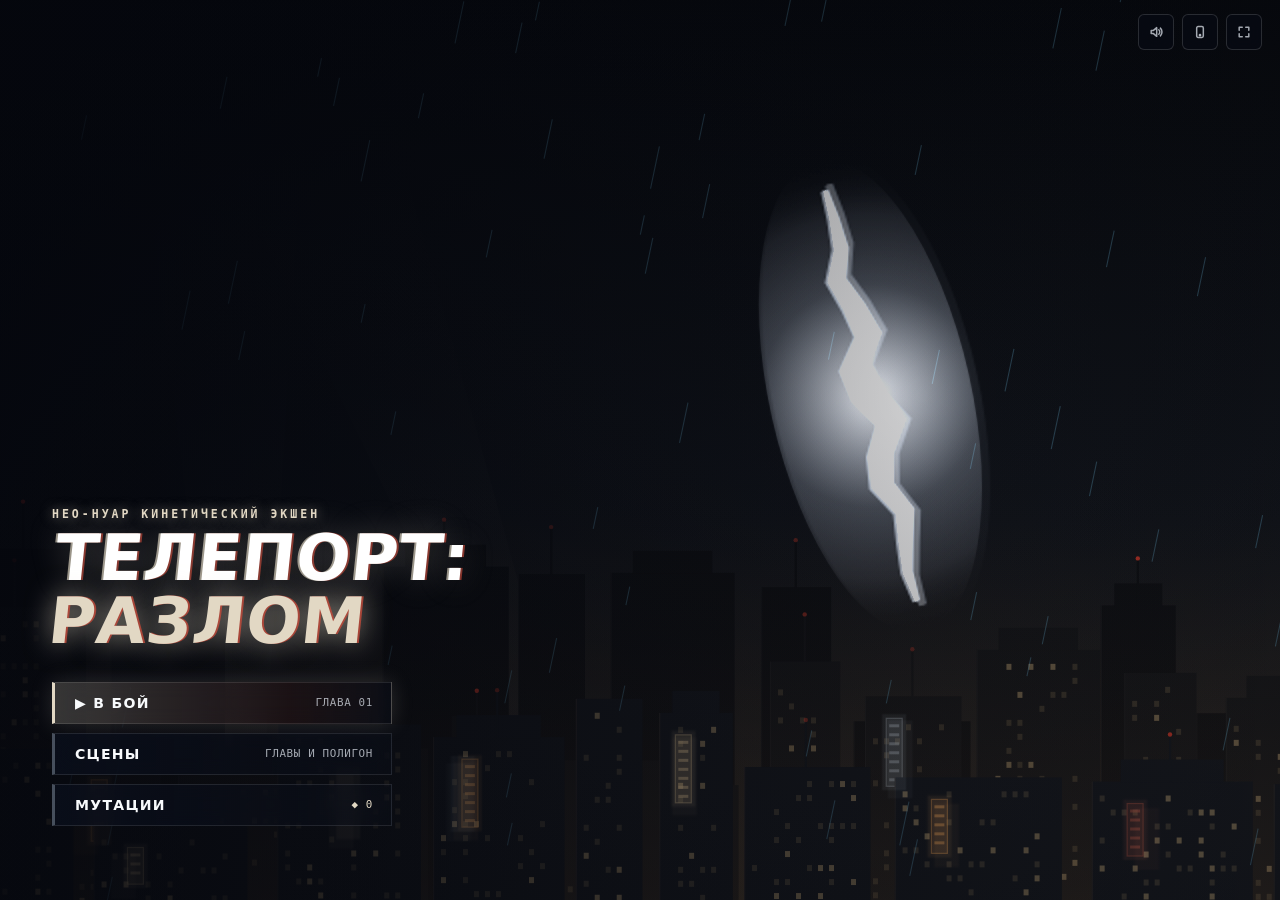
==== commit 0b9de4fd: "Превью V5: Kill-Cam, динамическая музыка, гроза, Инквизитор с грави-минами, дроны" ====
--- a/v5-preview/index.html
+++ b/v5-preview/index.html
@@ -70,8 +70,8 @@
         }
       }
     </style>
-    <script type="module" crossorigin src="./assets/index-D9sVD5sQ.js"></script>
-    <link rel="stylesheet" crossorigin href="./assets/index-DIotFeqF.css">
+    <script type="module" crossorigin src="./assets/index-ty2NGVsa.js"></script>
+    <link rel="stylesheet" crossorigin href="./assets/index-jpfwYacF.css">
   </head>
   <body>
     <div id="boot-loader" role="status" aria-live="polite">
--- a/v5-preview/assets/index-jpfwYacF.css
+++ b/v5-preview/assets/index-jpfwYacF.css
@@ -0,0 +1 @@
+:root{--bg-void: #05070d;--bg-obsidian: rgba(7, 10, 18, .78);--bg-obsidian-heavy: rgba(6, 8, 15, .94);--neon-cyan: #e2d8c4;--neon-cyan-soft: rgba(226, 216, 196, .28);--neon-magenta: #c44a3a;--neon-magenta-soft: rgba(196, 74, 58, .3);--neon-violet: #8a8f96;--neon-amber: #d9a441;--neon-crimson: #c9604f;--text-bright: #f8fafc;--text-dim: rgba(226, 232, 240, .72);--text-muted: rgba(148, 163, 184, .54);--line-subtle: rgba(148, 163, 184, .16);--line-cyan: rgba(226, 216, 196, .42);--line-magenta: rgba(196, 74, 58, .45);--font-display: "Bahnschrift", "DIN Alternate", "Franklin Gothic Medium", "Trebuchet MS", "Arial Black", system-ui, -apple-system, sans-serif;--font-ui: system-ui, -apple-system, BlinkMacSystemFont, "Segoe UI", Roboto, Helvetica, Arial, sans-serif;--font-mono: ui-monospace, "SFMono-Regular", "Cascadia Mono", "Roboto Mono", Menlo, Monaco, Consolas, monospace;--ease-snappy: cubic-bezier(.16, 1, .3, 1)}*,*:before,*:after{box-sizing:border-box;margin:0;padding:0}html,body{width:100%;height:100%;overflow:hidden;overscroll-behavior:none;background-color:var(--bg-void);color:var(--text-bright);font-family:var(--font-ui);-webkit-font-smoothing:antialiased;user-select:none;-webkit-user-select:none;-webkit-touch-callout:none;-webkit-tap-highlight-color:transparent}#game-canvas{position:fixed;inset:0;width:100vw;height:100vh;width:100dvw;height:100dvh;display:block;z-index:1;cursor:crosshair;touch-action:none}#ui-root{position:fixed;inset:0;width:100vw;height:100vh;width:100dvw;height:100dvh;z-index:10;pointer-events:none;overflow:hidden}.is-hidden,body.is-touch-ui .pc-key-hint{display:none!important}*{scrollbar-width:thin;scrollbar-color:rgba(226,216,196,.38) rgba(5,7,13,.5)}*::-webkit-scrollbar{width:5px;height:5px}*::-webkit-scrollbar-track{background:#05070d73}*::-webkit-scrollbar-thumb{background:#e2d8c46b;border-radius:3px}.noir-icon-btn{pointer-events:auto;touch-action:manipulation;display:inline-flex;align-items:center;justify-content:center;width:36px;height:36px;border-radius:6px;border:1px solid rgba(255,255,255,.14);background:#080c168f;backdrop-filter:blur(8px);-webkit-backdrop-filter:blur(8px);color:var(--text-dim);font-family:var(--font-mono);font-size:.82rem;cursor:pointer;transition:color .16s ease,border-color .16s ease,background .16s ease,box-shadow .16s ease,transform .14s var(--ease-snappy)}.noir-icon-btn:hover{color:#fff;border-color:var(--line-cyan);background:#e2d8c41f;box-shadow:0 0 14px #e2d8c43d}.noir-icon-btn:active{transform:scale(.93)}.noir-icon-btn.is-active{color:var(--neon-cyan);border-color:var(--line-cyan);background:#e2d8c424}.noir-icon-btn.is-muted{color:var(--neon-crimson);border-color:#fb718559}.noir-icon-btn.is-hud{width:32px;height:32px;background:#0609127a;border-color:#ffffff1f}body.is-touch-ui .noir-icon-btn,body.is-touch-ui .noir-icon-btn.is-hud,body.is-touch-ui .noir-icon-btn.is-pause-btn{width:44px;height:44px;font-size:1rem}.noir-pill-btn{pointer-events:auto;touch-action:manipulation;display:inline-flex;align-items:center;justify-content:center;gap:6px;min-height:32px;padding:6px 13px;border-radius:999px;border:1px solid rgba(226,216,196,.34);background:#070b14b8;backdrop-filter:blur(10px);-webkit-backdrop-filter:blur(10px);color:var(--text-bright);font-family:var(--font-display);font-size:.68rem;font-weight:800;letter-spacing:.08em;text-transform:uppercase;cursor:pointer;transition:background .16s ease,border-color .16s ease,box-shadow .16s ease,transform .14s var(--ease-snappy)}.noir-pill-btn:hover:not(:disabled){background:#e2d8c42e;border-color:var(--neon-cyan);box-shadow:0 0 16px #e2d8c44d}.noir-pill-btn.is-magenta{border-color:#c44a3a7a;color:#fce7f3}.noir-pill-btn.is-magenta:hover:not(:disabled){background:#c44a3a38;border-color:var(--neon-magenta);box-shadow:0 0 16px #c44a3a59}.noir-pill-btn.is-active{background:#e2d8c438;border-color:var(--neon-cyan);color:var(--neon-cyan)}.noir-pill-btn:disabled{opacity:.35;cursor:not-allowed}.screen-menu{position:absolute;inset:0;display:flex;align-items:flex-end;justify-content:space-between;padding:clamp(20px,4.5vw,52px);background:radial-gradient(circle at 72% 44%,transparent 0%,rgba(4,6,12,.38) 70%),linear-gradient(95deg,rgba(4,6,13,.84) 0%,rgba(4,6,13,.35) 46%,transparent 100%);pointer-events:none}.menu-corner-utils{position:absolute;top:max(14px,env(safe-area-inset-top,14px));right:max(18px,env(safe-area-inset-right,18px));display:flex;align-items:center;gap:8px;z-index:4}.menu-hero-column{display:flex;flex-direction:column;gap:clamp(18px,3.2vh,34px);max-width:min(540px,90vw);margin-bottom:clamp(6px,2.5vh,24px);z-index:3}.menu-brand{display:flex;flex-direction:column;gap:6px}.menu-kicker{font-family:var(--font-mono);font-size:.72rem;font-weight:700;letter-spacing:.26em;color:var(--neon-cyan);text-shadow:0 0 12px rgba(226,216,196,.55)}.menu-title{position:relative;font-family:var(--font-display);font-size:clamp(2rem,5.2vw,4rem);font-weight:900;line-height:.98;letter-spacing:.01em;text-transform:uppercase;color:#fff;transform:skew(-6deg);text-shadow:-2px 0 0 rgba(226,216,196,.65),2px 0 0 rgba(196,74,58,.65),0 0 34px rgba(226,216,196,.28)}.menu-title span{display:block;color:var(--neon-cyan);text-shadow:2px 0 0 rgba(196,74,58,.8),0 0 28px rgba(226,216,196,.62)}.menu-nav{display:flex;flex-direction:column;gap:9px;width:min(340px,84vw)}.noir-menu-btn{pointer-events:auto;touch-action:manipulation;position:relative;display:flex;align-items:center;justify-content:space-between;gap:14px;padding:12px 18px 12px 20px;background:linear-gradient(90deg,#0a0f1cc7,#0a0f1c47);backdrop-filter:blur(10px);-webkit-backdrop-filter:blur(10px);border:1px solid rgba(255,255,255,.1);border-left:3px solid rgba(148,163,184,.45);color:var(--text-bright);cursor:pointer;transition:transform .16s var(--ease-snappy),background .16s ease,border-color .16s ease,box-shadow .16s ease}.noir-menu-btn:hover,.noir-menu-btn.is-active{transform:translate(6px);background:linear-gradient(90deg,#e2d8c42e,#0c12228c);border-color:#e2d8c459;border-left-color:var(--neon-cyan);box-shadow:0 0 24px #e2d8c42e}.noir-menu-btn.is-primary{border-left-color:var(--neon-cyan);background:linear-gradient(90deg,#e2d8c438,#c44a3a14 70%,#0a0f1c66);box-shadow:0 0 22px #e2d8c429}.noir-menu-btn.is-primary:hover{background:linear-gradient(90deg,#e2d8c457,#c44a3a29 80%,#0a0f1c99);box-shadow:0 0 30px #e2d8c452}.noir-menu-btn.is-danger{border-left-color:var(--neon-crimson)}.noir-menu-btn.is-danger:hover{border-color:#fb718573;border-left-color:var(--neon-crimson);background:linear-gradient(90deg,#fb718533,#0c122280)}.noir-menu-btn-main{font-family:var(--font-display);font-size:.88rem;font-weight:800;letter-spacing:.09em;text-transform:uppercase}.noir-menu-btn-meta{font-family:var(--font-mono);font-size:.68rem;letter-spacing:.06em;color:var(--text-dim)}.noir-menu-btn-meta.is-cyan{color:var(--neon-cyan)}.menu-scenes-drawer{pointer-events:auto;align-self:center;width:min(430px,92vw);max-height:min(80vh,560px);overflow-y:auto;-webkit-overflow-scrolling:touch;touch-action:pan-y;overscroll-behavior:contain;display:flex;flex-direction:column;gap:10px;padding:0 18px 18px;background:#060912eb;backdrop-filter:blur(18px);-webkit-backdrop-filter:blur(18px);border:1px solid rgba(226,216,196,.28);box-shadow:0 18px 48px #000000b8;z-index:6;animation:drawerSlideIn .2s var(--ease-snappy)}@keyframes drawerSlideIn{0%{opacity:0;transform:translate(18px)}to{opacity:1;transform:translate(0)}}.drawer-header{position:sticky;top:0;z-index:8;display:flex;align-items:center;justify-content:space-between;gap:10px;padding:16px 0 11px;background:#060912f5;border-bottom:1px solid var(--line-subtle)}.drawer-title{font-family:var(--font-display);font-size:.78rem;font-weight:800;letter-spacing:.14em;color:var(--neon-cyan)}.drawer-header-actions{display:flex;align-items:center;gap:8px}.scenes-list{display:flex;flex-direction:column;gap:6px;touch-action:pan-y}.scene-row{touch-action:pan-y;display:grid;grid-template-columns:34px 1fr auto;align-items:center;gap:12px;padding:10px 12px;text-align:left;background:#0f172a7a;border:1px solid rgba(255,255,255,.08);color:var(--text-bright);cursor:pointer;transition:background .14s ease,border-color .14s ease,transform .14s var(--ease-snappy)}.scene-row:hover:not(:disabled){background:#e2d8c41f;border-color:#e2d8c461;transform:translate(3px)}.scene-row.is-sandbox{border-color:#c44a3a57}.scene-row.is-locked{opacity:.38;cursor:not-allowed}.scene-num{font-family:var(--font-mono);font-size:.84rem;font-weight:700;color:var(--neon-cyan)}.scene-row.is-sandbox .scene-num{color:var(--neon-magenta)}.scene-info{display:flex;flex-direction:column;gap:2px;min-width:0}.scene-title{font-family:var(--font-display);font-size:.76rem;font-weight:800;white-space:nowrap;overflow:hidden;text-overflow:ellipsis}.scene-loc{font-family:var(--font-mono);font-size:.62rem;color:var(--text-muted);white-space:nowrap;overflow:hidden;text-overflow:ellipsis}.scene-status{font-family:var(--font-mono);font-size:.62rem;letter-spacing:.08em;color:var(--text-dim)}.scene-status.is-done{color:var(--neon-cyan)}.hud-layer{position:absolute;inset:0;pointer-events:none}.hud-layer.is-killcam>*{opacity:0!important;transition:opacity .18s ease-out!important}.hud-top-left{position:absolute;top:max(14px,env(safe-area-inset-top,14px));left:max(16px,env(safe-area-inset-left,16px));display:flex;flex-direction:column;align-items:flex-start;gap:6px;width:clamp(152px,19vw,210px);z-index:5}.hud-hp-cassette{width:100%;display:grid;grid-template-columns:repeat(10,1fr);gap:3px;height:9px}.hud-hp-seg{display:block;height:100%;transform:skew(-22deg);background:#0f172a8c;border:1px solid rgba(255,255,255,.12);transition:background .14s ease,box-shadow .14s ease,border-color .14s ease}.hud-hp-seg.is-filled{background:linear-gradient(180deg,#ffffff 0%,var(--neon-cyan) 75%);border-color:#e2d8c4d9;box-shadow:0 0 10px #e2d8c48c}.hud-hp-seg.is-critical{background:linear-gradient(180deg,#ffe4e6 0%,var(--neon-magenta) 80%);border-color:var(--neon-magenta);box-shadow:0 0 12px #c44a3abf}.hud-energy-line{position:relative;width:100%;height:4px;background:#0f172a9e;overflow:hidden;transform:skew(-22deg)}.hud-energy-fill{height:100%;width:100%;background:linear-gradient(90deg,var(--neon-cyan) 0%,#c9b48a 65%,var(--neon-amber) 100%);box-shadow:0 0 10px #e2d8c4b3;transition:width .06s linear}.hud-energy-fill.is-slomo{background:linear-gradient(90deg,#ffffff 0%,var(--neon-cyan) 50%,var(--neon-magenta) 100%);box-shadow:0 0 14px #c44a3ad9}.hud-energy-cost{position:absolute;top:0;bottom:0;background:#ffffffbf}.hud-micro-status{font-family:var(--font-mono);font-size:.64rem;font-weight:700;letter-spacing:.09em;color:var(--neon-cyan);text-shadow:0 1px 6px rgba(0,0,0,.9)}.hud-micro-status.is-danger{color:var(--neon-magenta)}.hud-micro-status.is-overload-ready{pointer-events:auto;touch-action:manipulation;cursor:pointer;margin-top:2px;padding:5px 11px;border-radius:999px;border:1px solid rgba(251,191,36,.8);background:linear-gradient(90deg,#fbbf2442,#c44a3a47);color:#fef08a;box-shadow:0 0 16px #fbbf246b;animation:overloadReadyPulse .85s ease-in-out infinite alternate}.hud-micro-status.is-overload-ready:active{transform:scale(.95)}@keyframes overloadReadyPulse{0%{box-shadow:0 0 10px #fbbf244d}to{box-shadow:0 0 22px #fbbf24a6}}.hud-top-right{position:absolute;top:max(12px,env(safe-area-inset-top,12px));right:max(16px,env(safe-area-inset-right,16px));display:flex;flex-direction:column;align-items:flex-end;gap:6px;z-index:5}.hud-right-bar{display:flex;align-items:center;gap:8px}.hud-targets-counter{font-family:var(--font-mono);font-size:.74rem;font-weight:700;letter-spacing:.14em;color:#f8fafce0;text-shadow:0 0 12px rgba(226,216,196,.35),0 1px 4px rgba(0,0,0,.9);padding-right:4px}.hud-combo-badge{display:inline-flex;align-items:baseline;gap:7px;padding:3px 11px;background:linear-gradient(90deg,#c44a3a38,#e2d8c438);border-right:2px solid var(--neon-cyan);transform:translate(16px) skew(-10deg);opacity:0;transition:opacity .18s ease,transform .18s var(--ease-snappy)}.hud-combo-badge.is-visible{opacity:1;transform:translate(0) skew(-10deg)}.hud-combo-rank{font-family:var(--font-display);font-size:1.12rem;font-weight:900;color:var(--neon-cyan);text-shadow:-1px 0 0 var(--neon-magenta),0 0 14px rgba(226,216,196,.7)}.hud-combo-rank[data-rank=S],.hud-combo-rank[data-rank=SS],.hud-combo-rank[data-rank=JUMPER]{color:var(--neon-amber);text-shadow:-1px 0 0 var(--neon-magenta),0 0 16px rgba(251,191,36,.8)}.hud-combo-mult{font-family:var(--font-mono);font-size:.78rem;font-weight:700;color:#fff}.hud-combo-feed{display:flex;flex-direction:column;align-items:flex-end;gap:3px;opacity:0;transform:translate(10px);transition:opacity .16s ease,transform .16s var(--ease-snappy);pointer-events:none}.hud-combo-feed.is-visible{opacity:1;transform:translate(0)}.hud-combo-item{display:inline-flex;align-items:center;gap:8px;padding:2px 8px;background:#060a14a3;border-right:2px solid rgba(226,216,196,.48);transform:skew(-8deg);font-family:var(--font-mono);font-size:.62rem;letter-spacing:.06em;color:#e2e8f0cc}.hud-combo-item.is-latest{background:linear-gradient(90deg,#e2d8c42e,#0c1222d1);border-right-color:var(--neon-amber);color:#fff;animation:comboItemPop .18s var(--ease-snappy)}.hud-combo-item-lbl{font-weight:700}.hud-combo-item-pts{color:var(--neon-cyan);font-weight:700}.hud-combo-item.is-latest .hud-combo-item-pts{color:var(--neon-amber)}@keyframes comboItemPop{0%{opacity:.25;transform:translate(12px) skew(-8deg)}to{opacity:1;transform:translate(0) skew(-8deg)}}.hud-chapter-banner{position:absolute;top:22%;left:50%;transform:translate(-50%) skew(-5deg);display:flex;flex-direction:column;align-items:center;gap:4px;padding:10px 28px;background:linear-gradient(90deg,transparent 0%,rgba(5,8,17,.84) 20%,rgba(5,8,17,.84) 80%,transparent 100%);border-top:1px solid rgba(226,216,196,.55);border-bottom:1px solid rgba(196,74,58,.55);pointer-events:none;z-index:4;opacity:1;transition:opacity .45s ease,transform .45s ease;animation:bannerReveal .26s var(--ease-snappy)}.hud-chapter-banner.is-fading{opacity:0;transform:translate(-50%) translateY(-8px) skew(-5deg)}body.is-touch-ui .hud-chapter-banner{top:27%}@keyframes bannerReveal{0%{opacity:0;transform:translate(-50%) scaleX(.88) skew(-5deg)}to{opacity:1;transform:translate(-50%) scaleX(1) skew(-5deg)}}.hud-chapter-kicker{font-family:var(--font-mono);font-size:.62rem;font-weight:700;letter-spacing:.28em;color:var(--neon-cyan)}.hud-chapter-title{font-family:var(--font-display);font-size:clamp(1.1rem,2.6vw,1.65rem);font-weight:900;letter-spacing:.1em;text-transform:uppercase;color:#fff;text-shadow:-2px 0 0 rgba(226,216,196,.65),2px 0 0 rgba(196,74,58,.65);white-space:nowrap}.hud-chapter-loc{font-family:var(--font-mono);font-size:.64rem;letter-spacing:.14em;color:var(--text-dim)}.hud-top-center{position:absolute;top:max(12px,env(safe-area-inset-top,12px));left:50%;transform:translate(-50%);display:flex;flex-direction:column;align-items:center;gap:8px;z-index:4}.hud-boss-strip{width:min(360px,48vw);display:flex;flex-direction:column;gap:4px}.hud-boss-meta{display:flex;justify-content:space-between;font-family:var(--font-display);font-size:.64rem;font-weight:800;letter-spacing:.12em;color:#fda4af;text-shadow:0 1px 4px rgba(0,0,0,.95)}.hud-boss-phase{font-family:var(--font-mono);color:var(--neon-amber)}.hud-boss-track{height:5px;background:#0f172ab8;overflow:hidden;transform:skew(-18deg)}.hud-boss-fill{height:100%;width:100%;background:linear-gradient(90deg,var(--neon-amber) 0%,var(--neon-magenta) 60%,#fb7185 100%);box-shadow:0 0 12px #c44a3ab3;transition:width .1s linear}.sandbox-drawer-wrap{display:flex;flex-direction:column;align-items:center;gap:6px}.sandbox-drawer-panel{pointer-events:auto;display:flex;flex-wrap:wrap;justify-content:center;gap:5px;max-width:min(520px,88vw);padding:8px 10px;background:#060912db;backdrop-filter:blur(12px);-webkit-backdrop-filter:blur(12px);border:1px solid rgba(226,216,196,.25);border-radius:8px}.sandbox-chip{pointer-events:auto;touch-action:manipulation;padding:5px 9px;border-radius:4px;border:1px solid rgba(255,255,255,.12);background:#0f172aa6;color:var(--text-bright);font-family:var(--font-mono);font-size:.64rem;cursor:pointer;transition:background .12s ease,border-color .12s ease}.sandbox-chip:hover{background:#e2d8c42e;border-color:var(--neon-cyan)}.sandbox-chip.is-active{border-color:var(--neon-cyan);color:var(--neon-cyan)}.sandbox-chip.is-danger{border-color:#fb718566;color:#fecdd3}.hud-whisper{position:absolute;bottom:max(22px,env(safe-area-inset-bottom,22px));left:50%;transform:translate(-50%);max-width:min(560px,76vw);text-align:center;font-family:var(--font-ui);font-size:.78rem;font-weight:500;letter-spacing:.03em;color:#e2e8f0e0;text-shadow:0 1px 8px rgba(0,0,0,.95),0 0 16px rgba(226,216,196,.35);opacity:1;transition:opacity .65s ease;pointer-events:none}body.is-touch-ui .hud-whisper{bottom:auto;top:max(56px,calc(env(safe-area-inset-top,14px) + 42px));max-width:min(440px,56vw);font-size:.7rem}@media(max-width:600px){body.is-touch-ui .hud-whisper{top:max(92px,calc(env(safe-area-inset-top,14px) + 78px));max-width:86vw;font-size:.68rem}}.hud-whisper.is-faded{opacity:0}.modal-backdrop{position:absolute;inset:0;display:flex;align-items:center;justify-content:center;padding:16px;background:#04060cbd;backdrop-filter:blur(12px);-webkit-backdrop-filter:blur(12px);pointer-events:auto;z-index:30}.modal-backdrop.is-vhs-rewind{cursor:pointer;background:repeating-linear-gradient(0deg,rgba(0,0,0,.28) 0px,rgba(0,0,0,.28) 2px,transparent 2px,transparent 4px),radial-gradient(circle at center,#c44a3a29,#04060cc7);backdrop-filter:blur(3px) saturate(1.3);-webkit-backdrop-filter:blur(3px) saturate(1.3)}.vhs-rewind-band{width:100%;padding:22px 18px;text-align:center;background:linear-gradient(90deg,transparent 0%,rgba(6,9,18,.9) 18%,rgba(6,9,18,.9) 82%,transparent 100%);border-top:1px solid rgba(226,216,196,.55);border-bottom:1px solid rgba(196,74,58,.65);box-shadow:0 0 42px #c44a3a40;animation:vhsPulse 1.3s ease-in-out infinite alternate}@keyframes vhsPulse{0%{transform:skew(-3deg) scale(.995)}to{transform:skew(-3deg) scale(1.008)}}.vhs-scan-kicker{font-family:var(--font-mono);font-size:.72rem;letter-spacing:.28em;color:var(--neon-cyan);margin-bottom:8px}.vhs-headline{font-family:var(--font-display);font-size:clamp(1.05rem,2.8vw,1.85rem);font-weight:900;letter-spacing:.08em;color:#fff;text-shadow:-2px 0 0 var(--neon-cyan),2px 0 0 var(--neon-magenta)}.vhs-corner-menu-btn{touch-action:manipulation;position:absolute;bottom:max(20px,env(safe-area-inset-bottom,20px));right:max(22px,env(safe-area-inset-right,22px));padding:8px 16px;border-radius:999px;border:1px solid rgba(255,255,255,.22);background:#060912c2;color:var(--text-dim);font-family:var(--font-mono);font-size:.7rem;letter-spacing:.1em;cursor:pointer}.vhs-corner-menu-btn:hover{color:#fff;border-color:var(--neon-cyan)}.noir-modal{width:min(540px,94vw);max-height:90vh;max-height:90dvh;overflow-y:auto;-webkit-overflow-scrolling:touch;touch-action:pan-y;overscroll-behavior:contain;display:flex;flex-direction:column;gap:14px;padding:0 22px 20px;background:var(--bg-obsidian-heavy);border:1px solid rgba(226,216,196,.3);box-shadow:0 24px 64px #000c}.noir-modal.is-compact{width:min(380px,92vw)}.noir-modal.is-wide{width:min(840px,95vw)}.noir-modal-header{display:flex;align-items:center;justify-content:space-between;gap:12px;padding:18px 0 12px;border-bottom:1px solid var(--line-subtle)}.noir-modal-header.is-sticky{position:sticky;top:0;z-index:8;background:#06080ff7}.noir-modal-kicker{font-family:var(--font-mono);font-size:.64rem;letter-spacing:.22em;color:var(--neon-cyan);margin-bottom:3px}.noir-modal-title{font-family:var(--font-display);font-size:1.08rem;font-weight:900;letter-spacing:.04em;text-transform:uppercase}.noir-shard-pill{font-family:var(--font-mono);font-size:.78rem;font-weight:700;color:var(--neon-cyan);padding:5px 12px;border-radius:999px;border:1px solid rgba(226,216,196,.35);background:#e2d8c41a}.noir-pause-actions,.noir-victory-actions{display:flex;flex-direction:column;gap:9px}.noir-pause-utils{display:flex;flex-wrap:wrap;gap:8px;padding:2px 0}.noir-pause-utils.is-victory-row{justify-content:space-between}.noir-pause-utils.is-victory-row .noir-pill-btn{flex:1 1 auto}.noir-victory-grid{display:grid;grid-template-columns:repeat(3,minmax(0,1fr));gap:8px}.noir-stat-cell{display:flex;flex-direction:column;gap:4px;padding:10px 12px;background:#0f172a85;border:1px solid rgba(255,255,255,.09);min-width:0}.noir-stat-lbl{font-family:var(--font-mono);font-size:.6rem;letter-spacing:.11em;color:var(--text-muted)}.noir-stat-val{font-family:var(--font-display);font-size:.92rem;font-weight:800;white-space:nowrap;overflow:hidden;text-overflow:ellipsis}.noir-stat-val.is-cyan{color:var(--neon-cyan)}.noir-stat-val.is-magenta{color:var(--neon-magenta)}.noir-skills-grid{display:grid;grid-template-columns:repeat(auto-fit,minmax(230px,1fr));gap:10px;touch-action:pan-y}.noir-skill-card{touch-action:pan-y;display:flex;flex-direction:column;justify-content:space-between;gap:10px;padding:13px;background:#0f172a7a;border:1px solid rgba(255,255,255,.09);transition:border-color .15s ease,background .15s ease}.noir-skill-card.can-afford{border-color:#e2d8c46b}.noir-skill-card.is-maxed{border-color:#c44a3a6b}.noir-skill-top{display:flex;align-items:center;gap:10px}.noir-skill-code{display:inline-flex;align-items:center;justify-content:center;flex-shrink:0;width:40px;height:40px;border-radius:6px;color:var(--neon-cyan);background:#e2d8c41f;border:1px solid rgba(226,216,196,.34);box-shadow:inset 0 0 12px #e2d8c426}.noir-skill-card.is-maxed .noir-skill-code{color:var(--neon-magenta);background:#c44a3a24;border-color:#c44a3a66}.noir-skill-headings{display:flex;flex-direction:column;gap:5px}.noir-skill-title{font-family:var(--font-display);font-size:.78rem;font-weight:800}.noir-skill-pips{display:flex;gap:4px}.noir-pip{width:14px;height:4px;background:#94a3b840}.noir-pip.is-filled{background:var(--neon-cyan);box-shadow:0 0 6px #e2d8c4a6}.noir-skill-desc{font-size:.74rem;line-height:1.42;color:var(--text-dim)}.noir-skill-footer{display:flex;align-items:center;justify-content:space-between;padding-top:8px;border-top:1px solid rgba(255,255,255,.06)}.noir-skill-cost{font-family:var(--font-mono);font-size:.72rem;font-weight:700;color:var(--neon-cyan)}.touch-controls-layer{position:absolute;inset:0;z-index:20;pointer-events:none}.touch-joystick-zone{pointer-events:auto;position:absolute;left:0;bottom:0;width:46vw;height:78vh;touch-action:none}.touch-joystick-base{position:absolute;left:max(18px,env(safe-area-inset-left,18px));bottom:max(20px,env(safe-area-inset-bottom,20px));width:108px;height:108px;margin-left:0;margin-top:0;border-radius:50%;border:1.5px solid rgba(226,216,196,.3);background:radial-gradient(circle,#e2d8c417,#05081061);box-shadow:0 0 22px #e2d8c41f;opacity:.62;transition:opacity .14s ease,border-color .14s ease;pointer-events:none}.touch-joystick-base.is-active{margin-left:-54px;margin-top:-54px;opacity:.96;border-color:#e2d8c4ad;box-shadow:0 0 28px #e2d8c44d}.touch-joystick-nub{position:absolute;top:50%;left:50%;width:44px;height:44px;margin-left:-22px;margin-top:-22px;border-radius:50%;background:radial-gradient(circle,#fffffff0,#e2d8c4bd);box-shadow:0 0 16px #e2d8c4a6}.touch-stick-meteor{position:absolute;bottom:-20px;left:50%;transform:translate(-50%);font-family:var(--font-mono);font-size:.58rem;font-weight:700;letter-spacing:.1em;color:var(--neon-amber);white-space:nowrap}.touch-actions-cluster{pointer-events:auto;touch-action:none;position:absolute;right:max(6px,env(safe-area-inset-right,6px));bottom:max(6px,env(safe-area-inset-bottom,6px));width:242px;height:244px;padding:18px}.touch-btn{pointer-events:auto;position:absolute;display:flex;flex-direction:column;align-items:center;justify-content:center;gap:2px;border-radius:50%;border:1.5px solid rgba(226,216,196,.45);background:#070b1680;backdrop-filter:blur(8px);-webkit-backdrop-filter:blur(8px);color:#fff;touch-action:none;cursor:pointer;transition:transform .1s ease,background .14s ease,border-color .14s ease,box-shadow .14s ease}.touch-btn.is-pressed{transform:scale(.92)}.touch-btn-icon{font-size:1.14rem;line-height:1}.touch-btn-lbl{font-family:var(--font-display);font-size:.56rem;font-weight:800;letter-spacing:.06em;opacity:.94}.touch-btn-attack{right:16px;bottom:16px;width:78px;height:78px;border-color:#c44a3aa8;background:radial-gradient(circle,#c44a3a42,#080c188f);box-shadow:0 0 22px #c44a3a4d}.touch-btn-attack.is-pressed{background:#c44a3a75;box-shadow:0 0 28px #c44a3a9e}.touch-btn-attack.is-throw,.touch-btn-attack.is-meteor{border-color:#fbbf24cc;box-shadow:0 0 24px #fbbf246b}.touch-btn-blink{right:108px;bottom:18px;width:74px;height:74px;border-color:#e2d8c4b3;background:radial-gradient(circle,#e2d8c440,#080c188f);box-shadow:0 0 24px #e2d8c452}.touch-btn-blink.is-slomo{border-color:#fff;box-shadow:0 0 32px #e2d8c4bd}.touch-blink-nub{position:absolute;top:50%;left:50%;width:28px;height:28px;border-radius:50%;transform:translate(-50%,-50%);background:#e2d8c457;border:1px solid rgba(255,255,255,.58);pointer-events:none}.touch-btn-jump{right:22px;bottom:108px;width:68px;height:68px;border-color:#bac2caa8;background:radial-gradient(circle,#96a0aa3d,#080c188a);box-shadow:0 0 20px #96a0aa47}.touch-btn-jump.is-pressed{background:#96a0aa75}.touch-btn-slomo{right:104px;bottom:108px;width:98px;height:44px;border-radius:999px;flex-direction:row;gap:6px;border-color:#e2d8c47a;background:#070b169e}.touch-slomo-dot{width:8px;height:8px;border-radius:50%;background:var(--neon-cyan);box-shadow:0 0 8px var(--neon-cyan)}.touch-btn-slomo.is-active{border-color:var(--neon-magenta);background:linear-gradient(90deg,#e2d8c447,#c44a3a5c);box-shadow:0 0 22px #c44a3a80}.touch-btn-slomo.is-active .touch-slomo-dot{background:#fff;box-shadow:0 0 10px var(--neon-magenta)}.touch-btn-overload{right:18px;bottom:186px;width:104px;height:44px;border-radius:999px;flex-direction:row;gap:5px;border-color:#fbbf24e6;background:linear-gradient(90deg,#fbbf2457,#c44a3a61);color:#fef08a;box-shadow:0 0 24px #fbbf2485;animation:overloadReadyPulse .8s ease-in-out infinite alternate}.touch-btn-overload .touch-btn-icon{font-size:1rem}.touch-btn-recall{right:130px;bottom:164px;width:88px;height:40px;border-radius:999px;flex-direction:row;gap:5px;border-color:#bac2cac7;background:linear-gradient(90deg,#96a0aa4d,#e2d8c43d);color:#eef0f2;box-shadow:0 0 18px #96a0aa5c}.touch-btn-recall .touch-btn-icon{font-size:.95rem}@media(max-width:760px){.screen-menu{flex-direction:column;align-items:flex-start;justify-content:flex-end;gap:14px;padding:16px}.menu-scenes-drawer{position:absolute;inset:58px 14px 14px;width:auto;max-height:none}}@media(max-height:460px){.modal-backdrop{padding:8px 14px}.noir-modal{max-height:94vh;max-height:94dvh;gap:10px;padding:0 16px 14px}.noir-modal-header{padding:12px 0 8px}.noir-modal-title{font-size:.94rem}.noir-victory-grid{gap:6px}.noir-stat-cell{padding:7px 10px;gap:2px}.noir-stat-val{font-size:.84rem}.noir-victory-actions,.noir-pause-actions{gap:7px}.noir-modal .noir-menu-btn{padding:9px 14px}.noir-modal .noir-pill-btn{min-height:30px;padding:5px 11px}.menu-hero-column{gap:12px;margin-bottom:2px}.menu-title{font-size:clamp(1.65rem,4.4vw,2.4rem)}.menu-nav .noir-menu-btn{padding:9px 14px}}
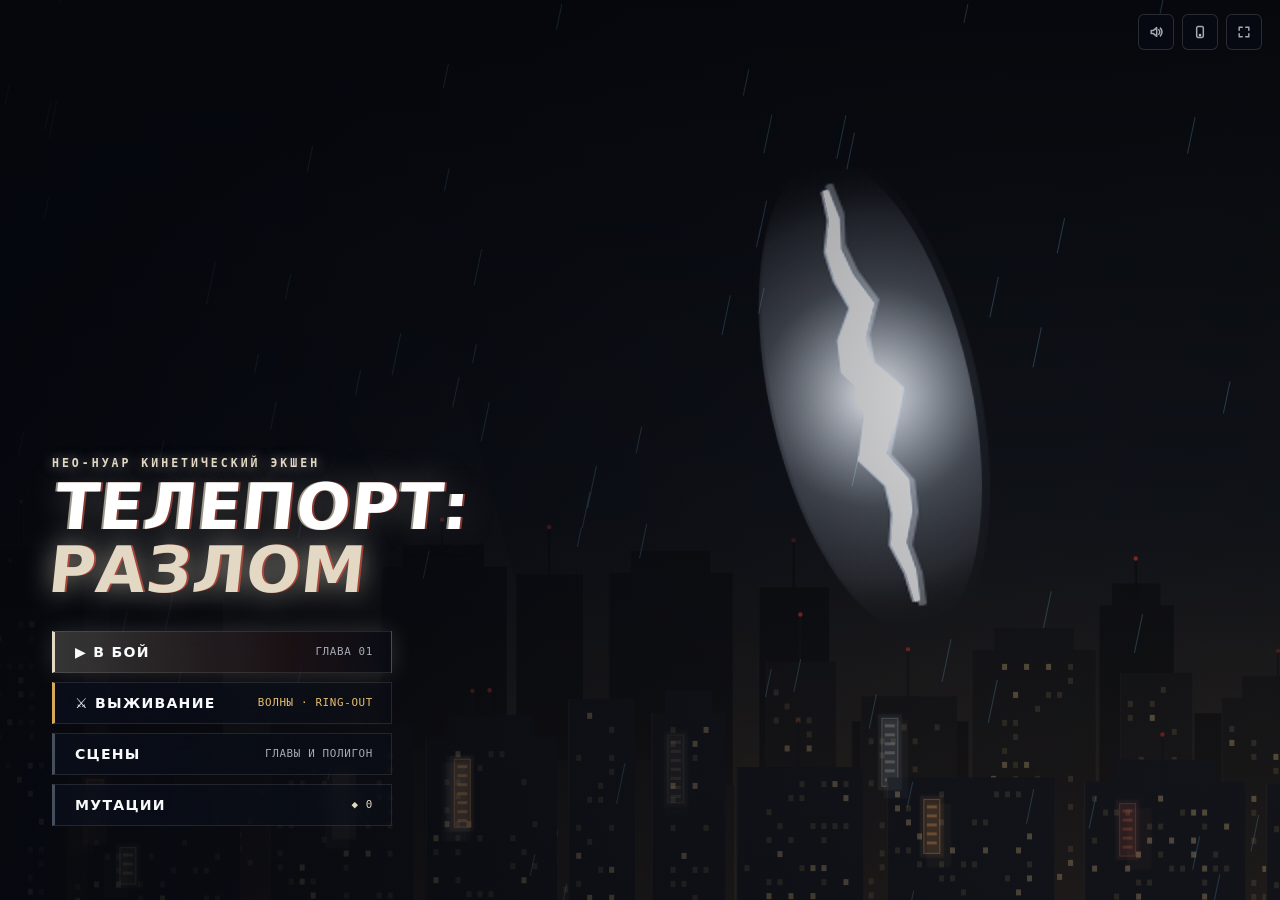
==== commit 79fea9f1: "Обновление превью V5 (Этап 8: геймплей — подкат, Rift Slam, грави-рикошет, лазеры, Ring-Out и Арена " ====
--- a/v5-preview/index.html
+++ b/v5-preview/index.html
@@ -70,8 +70,8 @@
         }
       }
     </style>
-    <script type="module" crossorigin src="./assets/index-ty2NGVsa.js"></script>
-    <link rel="stylesheet" crossorigin href="./assets/index-jpfwYacF.css">
+    <script type="module" crossorigin src="./assets/index-C1TpukJG.js"></script>
+    <link rel="stylesheet" crossorigin href="./assets/index-C3-7TwpO.css">
   </head>
   <body>
     <div id="boot-loader" role="status" aria-live="polite">
--- a/v5-preview/assets/index-C3-7TwpO.css
+++ b/v5-preview/assets/index-C3-7TwpO.css
@@ -0,0 +1 @@
+:root{--bg-void: #05070d;--bg-obsidian: rgba(7, 10, 18, .78);--bg-obsidian-heavy: rgba(6, 8, 15, .94);--neon-cyan: #e2d8c4;--neon-cyan-soft: rgba(226, 216, 196, .28);--neon-magenta: #c44a3a;--neon-magenta-soft: rgba(196, 74, 58, .3);--neon-violet: #8a8f96;--neon-amber: #d9a441;--neon-crimson: #c9604f;--text-bright: #f8fafc;--text-dim: rgba(226, 232, 240, .72);--text-muted: rgba(148, 163, 184, .54);--line-subtle: rgba(148, 163, 184, .16);--line-cyan: rgba(226, 216, 196, .42);--line-magenta: rgba(196, 74, 58, .45);--font-display: "Bahnschrift", "DIN Alternate", "Franklin Gothic Medium", "Trebuchet MS", "Arial Black", system-ui, -apple-system, sans-serif;--font-ui: system-ui, -apple-system, BlinkMacSystemFont, "Segoe UI", Roboto, Helvetica, Arial, sans-serif;--font-mono: ui-monospace, "SFMono-Regular", "Cascadia Mono", "Roboto Mono", Menlo, Monaco, Consolas, monospace;--ease-snappy: cubic-bezier(.16, 1, .3, 1)}*,*:before,*:after{box-sizing:border-box;margin:0;padding:0}html,body{width:100%;height:100%;overflow:hidden;overscroll-behavior:none;background-color:var(--bg-void);color:var(--text-bright);font-family:var(--font-ui);-webkit-font-smoothing:antialiased;user-select:none;-webkit-user-select:none;-webkit-touch-callout:none;-webkit-tap-highlight-color:transparent}#game-canvas{position:fixed;inset:0;width:100vw;height:100vh;width:100dvw;height:100dvh;display:block;z-index:1;cursor:crosshair;touch-action:none}#ui-root{position:fixed;inset:0;width:100vw;height:100vh;width:100dvw;height:100dvh;z-index:10;pointer-events:none;overflow:hidden}.is-hidden,body.is-touch-ui .pc-key-hint{display:none!important}*{scrollbar-width:thin;scrollbar-color:rgba(226,216,196,.38) rgba(5,7,13,.5)}*::-webkit-scrollbar{width:5px;height:5px}*::-webkit-scrollbar-track{background:#05070d73}*::-webkit-scrollbar-thumb{background:#e2d8c46b;border-radius:3px}.noir-icon-btn{pointer-events:auto;touch-action:manipulation;display:inline-flex;align-items:center;justify-content:center;width:36px;height:36px;border-radius:6px;border:1px solid rgba(255,255,255,.14);background:#080c168f;backdrop-filter:blur(8px);-webkit-backdrop-filter:blur(8px);color:var(--text-dim);font-family:var(--font-mono);font-size:.82rem;cursor:pointer;transition:color .16s ease,border-color .16s ease,background .16s ease,box-shadow .16s ease,transform .14s var(--ease-snappy)}.noir-icon-btn:hover{color:#fff;border-color:var(--line-cyan);background:#e2d8c41f;box-shadow:0 0 14px #e2d8c43d}.noir-icon-btn:active{transform:scale(.93)}.noir-icon-btn.is-active{color:var(--neon-cyan);border-color:var(--line-cyan);background:#e2d8c424}.noir-icon-btn.is-muted{color:var(--neon-crimson);border-color:#fb718559}.noir-icon-btn.is-hud{width:32px;height:32px;background:#0609127a;border-color:#ffffff1f}body.is-touch-ui .noir-icon-btn,body.is-touch-ui .noir-icon-btn.is-hud,body.is-touch-ui .noir-icon-btn.is-pause-btn{width:44px;height:44px;font-size:1rem}.noir-pill-btn{pointer-events:auto;touch-action:manipulation;display:inline-flex;align-items:center;justify-content:center;gap:6px;min-height:32px;padding:6px 13px;border-radius:999px;border:1px solid rgba(226,216,196,.34);background:#070b14b8;backdrop-filter:blur(10px);-webkit-backdrop-filter:blur(10px);color:var(--text-bright);font-family:var(--font-display);font-size:.68rem;font-weight:800;letter-spacing:.08em;text-transform:uppercase;cursor:pointer;transition:background .16s ease,border-color .16s ease,box-shadow .16s ease,transform .14s var(--ease-snappy)}.noir-pill-btn:hover:not(:disabled){background:#e2d8c42e;border-color:var(--neon-cyan);box-shadow:0 0 16px #e2d8c44d}.noir-pill-btn.is-magenta{border-color:#c44a3a7a;color:#fce7f3}.noir-pill-btn.is-magenta:hover:not(:disabled){background:#c44a3a38;border-color:var(--neon-magenta);box-shadow:0 0 16px #c44a3a59}.noir-pill-btn.is-active{background:#e2d8c438;border-color:var(--neon-cyan);color:var(--neon-cyan)}.noir-pill-btn:disabled{opacity:.35;cursor:not-allowed}.screen-menu{position:absolute;inset:0;display:flex;align-items:flex-end;justify-content:space-between;padding:clamp(20px,4.5vw,52px);background:radial-gradient(circle at 72% 44%,transparent 0%,rgba(4,6,12,.38) 70%),linear-gradient(95deg,rgba(4,6,13,.84) 0%,rgba(4,6,13,.35) 46%,transparent 100%);pointer-events:none}.menu-corner-utils{position:absolute;top:max(14px,env(safe-area-inset-top,14px));right:max(18px,env(safe-area-inset-right,18px));display:flex;align-items:center;gap:8px;z-index:4}.menu-hero-column{display:flex;flex-direction:column;gap:clamp(18px,3.2vh,34px);max-width:min(540px,90vw);margin-bottom:clamp(6px,2.5vh,24px);z-index:3}.menu-brand{display:flex;flex-direction:column;gap:6px}.menu-kicker{font-family:var(--font-mono);font-size:.72rem;font-weight:700;letter-spacing:.26em;color:var(--neon-cyan);text-shadow:0 0 12px rgba(226,216,196,.55)}.menu-title{position:relative;font-family:var(--font-display);font-size:clamp(2rem,5.2vw,4rem);font-weight:900;line-height:.98;letter-spacing:.01em;text-transform:uppercase;color:#fff;transform:skew(-6deg);text-shadow:-2px 0 0 rgba(226,216,196,.65),2px 0 0 rgba(196,74,58,.65),0 0 34px rgba(226,216,196,.28)}.menu-title span{display:block;color:var(--neon-cyan);text-shadow:2px 0 0 rgba(196,74,58,.8),0 0 28px rgba(226,216,196,.62)}.menu-nav{display:flex;flex-direction:column;gap:9px;width:min(340px,84vw)}.noir-menu-btn{pointer-events:auto;touch-action:manipulation;position:relative;display:flex;align-items:center;justify-content:space-between;gap:14px;padding:12px 18px 12px 20px;background:linear-gradient(90deg,#0a0f1cc7,#0a0f1c47);backdrop-filter:blur(10px);-webkit-backdrop-filter:blur(10px);border:1px solid rgba(255,255,255,.1);border-left:3px solid rgba(148,163,184,.45);color:var(--text-bright);cursor:pointer;transition:transform .16s var(--ease-snappy),background .16s ease,border-color .16s ease,box-shadow .16s ease}.noir-menu-btn:hover,.noir-menu-btn.is-active{transform:translate(6px);background:linear-gradient(90deg,#e2d8c42e,#0c12228c);border-color:#e2d8c459;border-left-color:var(--neon-cyan);box-shadow:0 0 24px #e2d8c42e}.noir-menu-btn.is-primary{border-left-color:var(--neon-cyan);background:linear-gradient(90deg,#e2d8c438,#c44a3a14 70%,#0a0f1c66);box-shadow:0 0 22px #e2d8c429}.noir-menu-btn.is-primary:hover{background:linear-gradient(90deg,#e2d8c457,#c44a3a29 80%,#0a0f1c99);box-shadow:0 0 30px #e2d8c452}.noir-menu-btn.is-danger{border-left-color:var(--neon-crimson)}.noir-menu-btn.is-danger:hover{border-color:#fb718573;border-left-color:var(--neon-crimson);background:linear-gradient(90deg,#fb718533,#0c122280)}.noir-menu-btn-main{font-family:var(--font-display);font-size:.88rem;font-weight:800;letter-spacing:.09em;text-transform:uppercase}.noir-menu-btn-meta{font-family:var(--font-mono);font-size:.68rem;letter-spacing:.06em;color:var(--text-dim)}.noir-menu-btn-meta.is-cyan{color:var(--neon-cyan)}.menu-scenes-drawer{pointer-events:auto;align-self:center;width:min(430px,92vw);max-height:min(80vh,560px);overflow-y:auto;-webkit-overflow-scrolling:touch;touch-action:pan-y;overscroll-behavior:contain;display:flex;flex-direction:column;gap:10px;padding:0 18px 18px;background:#060912eb;backdrop-filter:blur(18px);-webkit-backdrop-filter:blur(18px);border:1px solid rgba(226,216,196,.28);box-shadow:0 18px 48px #000000b8;z-index:6;animation:drawerSlideIn .2s var(--ease-snappy)}@keyframes drawerSlideIn{0%{opacity:0;transform:translate(18px)}to{opacity:1;transform:translate(0)}}.drawer-header{position:sticky;top:0;z-index:8;display:flex;align-items:center;justify-content:space-between;gap:10px;padding:16px 0 11px;background:#060912f5;border-bottom:1px solid var(--line-subtle)}.drawer-title{font-family:var(--font-display);font-size:.78rem;font-weight:800;letter-spacing:.14em;color:var(--neon-cyan)}.drawer-header-actions{display:flex;align-items:center;gap:8px}.scenes-list{display:flex;flex-direction:column;gap:6px;touch-action:pan-y}.scene-row{touch-action:pan-y;display:grid;grid-template-columns:34px 1fr auto;align-items:center;gap:12px;padding:10px 12px;text-align:left;background:#0f172a7a;border:1px solid rgba(255,255,255,.08);color:var(--text-bright);cursor:pointer;transition:background .14s ease,border-color .14s ease,transform .14s var(--ease-snappy)}.scene-row:hover:not(:disabled){background:#e2d8c41f;border-color:#e2d8c461;transform:translate(3px)}.scene-row.is-sandbox{border-color:#c44a3a57}.scene-row.is-locked{opacity:.38;cursor:not-allowed}.scene-num{font-family:var(--font-mono);font-size:.84rem;font-weight:700;color:var(--neon-cyan)}.scene-row.is-sandbox .scene-num{color:var(--neon-magenta)}.scene-info{display:flex;flex-direction:column;gap:2px;min-width:0}.scene-title{font-family:var(--font-display);font-size:.76rem;font-weight:800;white-space:nowrap;overflow:hidden;text-overflow:ellipsis}.scene-loc{font-family:var(--font-mono);font-size:.62rem;color:var(--text-muted);white-space:nowrap;overflow:hidden;text-overflow:ellipsis}.scene-status{font-family:var(--font-mono);font-size:.62rem;letter-spacing:.08em;color:var(--text-dim)}.scene-status.is-done{color:var(--neon-cyan)}.hud-layer{position:absolute;inset:0;pointer-events:none}.hud-layer.is-killcam>*{opacity:0!important;transition:opacity .18s ease-out!important}.hud-top-left{position:absolute;top:max(14px,env(safe-area-inset-top,14px));left:max(16px,env(safe-area-inset-left,16px));display:flex;flex-direction:column;align-items:flex-start;gap:6px;width:clamp(152px,19vw,210px);z-index:5}.hud-hp-cassette{width:100%;display:grid;grid-template-columns:repeat(10,1fr);gap:3px;height:9px}.hud-hp-seg{display:block;height:100%;transform:skew(-22deg);background:#0f172a8c;border:1px solid rgba(255,255,255,.12);transition:background .14s ease,box-shadow .14s ease,border-color .14s ease}.hud-hp-seg.is-filled{background:linear-gradient(180deg,#ffffff 0%,var(--neon-cyan) 75%);border-color:#e2d8c4d9;box-shadow:0 0 10px #e2d8c48c}.hud-hp-seg.is-critical{background:linear-gradient(180deg,#ffe4e6 0%,var(--neon-magenta) 80%);border-color:var(--neon-magenta);box-shadow:0 0 12px #c44a3abf}.hud-energy-line{position:relative;width:100%;height:4px;background:#0f172a9e;overflow:hidden;transform:skew(-22deg)}.hud-energy-fill{height:100%;width:100%;background:linear-gradient(90deg,var(--neon-cyan) 0%,#c9b48a 65%,var(--neon-amber) 100%);box-shadow:0 0 10px #e2d8c4b3;transition:width .06s linear}.hud-energy-fill.is-slomo{background:linear-gradient(90deg,#ffffff 0%,var(--neon-cyan) 50%,var(--neon-magenta) 100%);box-shadow:0 0 14px #c44a3ad9}.hud-energy-cost{position:absolute;top:0;bottom:0;background:#ffffffbf}.hud-micro-status{font-family:var(--font-mono);font-size:.64rem;font-weight:700;letter-spacing:.09em;color:var(--neon-cyan);text-shadow:0 1px 6px rgba(0,0,0,.9)}.hud-micro-status.is-danger{color:var(--neon-magenta)}.hud-micro-status.is-overload-ready{pointer-events:auto;touch-action:manipulation;cursor:pointer;margin-top:2px;padding:5px 11px;border-radius:999px;border:1px solid rgba(251,191,36,.8);background:linear-gradient(90deg,#fbbf2442,#c44a3a47);color:#fef08a;box-shadow:0 0 16px #fbbf246b;animation:overloadReadyPulse .85s ease-in-out infinite alternate}.hud-micro-status.is-overload-ready:active{transform:scale(.95)}@keyframes overloadReadyPulse{0%{box-shadow:0 0 10px #fbbf244d}to{box-shadow:0 0 22px #fbbf24a6}}.hud-top-right{position:absolute;top:max(12px,env(safe-area-inset-top,12px));right:max(16px,env(safe-area-inset-right,16px));display:flex;flex-direction:column;align-items:flex-end;gap:6px;z-index:5}.hud-right-bar{display:flex;align-items:center;gap:8px}.hud-targets-counter{font-family:var(--font-mono);font-size:.74rem;font-weight:700;letter-spacing:.14em;color:#f8fafce0;text-shadow:0 0 12px rgba(226,216,196,.35),0 1px 4px rgba(0,0,0,.9);padding-right:4px}.hud-combo-badge{display:inline-flex;align-items:baseline;gap:7px;padding:3px 11px;background:linear-gradient(90deg,#c44a3a38,#e2d8c438);border-right:2px solid var(--neon-cyan);transform:translate(16px) skew(-10deg);opacity:0;transition:opacity .18s ease,transform .18s var(--ease-snappy)}.hud-combo-badge.is-visible{opacity:1;transform:translate(0) skew(-10deg)}.hud-combo-rank{font-family:var(--font-display);font-size:1.12rem;font-weight:900;color:var(--neon-cyan);text-shadow:-1px 0 0 var(--neon-magenta),0 0 14px rgba(226,216,196,.7)}.hud-combo-rank[data-rank=S],.hud-combo-rank[data-rank=SS],.hud-combo-rank[data-rank=JUMPER]{color:var(--neon-amber);text-shadow:-1px 0 0 var(--neon-magenta),0 0 16px rgba(251,191,36,.8)}.hud-combo-mult{font-family:var(--font-mono);font-size:.78rem;font-weight:700;color:#fff}.hud-combo-feed{display:flex;flex-direction:column;align-items:flex-end;gap:3px;opacity:0;transform:translate(10px);transition:opacity .16s ease,transform .16s var(--ease-snappy);pointer-events:none}.hud-combo-feed.is-visible{opacity:1;transform:translate(0)}.hud-combo-item{display:inline-flex;align-items:center;gap:8px;padding:2px 8px;background:#060a14a3;border-right:2px solid rgba(226,216,196,.48);transform:skew(-8deg);font-family:var(--font-mono);font-size:.62rem;letter-spacing:.06em;color:#e2e8f0cc}.hud-combo-item.is-latest{background:linear-gradient(90deg,#e2d8c42e,#0c1222d1);border-right-color:var(--neon-amber);color:#fff;animation:comboItemPop .18s var(--ease-snappy)}.hud-combo-item-lbl{font-weight:700}.hud-combo-item-pts{color:var(--neon-cyan);font-weight:700}.hud-combo-item.is-latest .hud-combo-item-pts{color:var(--neon-amber)}@keyframes comboItemPop{0%{opacity:.25;transform:translate(12px) skew(-8deg)}to{opacity:1;transform:translate(0) skew(-8deg)}}.hud-chapter-banner{position:absolute;top:22%;left:50%;transform:translate(-50%) skew(-5deg);display:flex;flex-direction:column;align-items:center;gap:4px;padding:10px 28px;background:linear-gradient(90deg,transparent 0%,rgba(5,8,17,.84) 20%,rgba(5,8,17,.84) 80%,transparent 100%);border-top:1px solid rgba(226,216,196,.55);border-bottom:1px solid rgba(196,74,58,.55);pointer-events:none;z-index:4;opacity:1;transition:opacity .45s ease,transform .45s ease;animation:bannerReveal .26s var(--ease-snappy)}.hud-chapter-banner.is-fading{opacity:0;transform:translate(-50%) translateY(-8px) skew(-5deg)}body.is-touch-ui .hud-chapter-banner{top:27%}@keyframes bannerReveal{0%{opacity:0;transform:translate(-50%) scaleX(.88) skew(-5deg)}to{opacity:1;transform:translate(-50%) scaleX(1) skew(-5deg)}}.hud-chapter-kicker{font-family:var(--font-mono);font-size:.62rem;font-weight:700;letter-spacing:.28em;color:var(--neon-cyan)}.hud-chapter-title{font-family:var(--font-display);font-size:clamp(1.1rem,2.6vw,1.65rem);font-weight:900;letter-spacing:.1em;text-transform:uppercase;color:#fff;text-shadow:-2px 0 0 rgba(226,216,196,.65),2px 0 0 rgba(196,74,58,.65);white-space:nowrap}.hud-chapter-loc{font-family:var(--font-mono);font-size:.64rem;letter-spacing:.14em;color:var(--text-dim)}.hud-top-center{position:absolute;top:max(12px,env(safe-area-inset-top,12px));left:50%;transform:translate(-50%);display:flex;flex-direction:column;align-items:center;gap:8px;z-index:4}.hud-boss-strip{width:min(360px,48vw);display:flex;flex-direction:column;gap:4px}.hud-boss-meta{display:flex;justify-content:space-between;font-family:var(--font-display);font-size:.64rem;font-weight:800;letter-spacing:.12em;color:#fda4af;text-shadow:0 1px 4px rgba(0,0,0,.95)}.hud-boss-phase{font-family:var(--font-mono);color:var(--neon-amber)}.hud-boss-track{height:5px;background:#0f172ab8;overflow:hidden;transform:skew(-18deg)}.hud-boss-fill{height:100%;width:100%;background:linear-gradient(90deg,var(--neon-amber) 0%,var(--neon-magenta) 60%,#fb7185 100%);box-shadow:0 0 12px #c44a3ab3;transition:width .1s linear}.sandbox-drawer-wrap{display:flex;flex-direction:column;align-items:center;gap:6px}.sandbox-drawer-panel{pointer-events:auto;display:flex;flex-wrap:wrap;justify-content:center;gap:5px;max-width:min(520px,88vw);padding:8px 10px;background:#060912db;backdrop-filter:blur(12px);-webkit-backdrop-filter:blur(12px);border:1px solid rgba(226,216,196,.25);border-radius:8px}.sandbox-chip{pointer-events:auto;touch-action:manipulation;padding:5px 9px;border-radius:4px;border:1px solid rgba(255,255,255,.12);background:#0f172aa6;color:var(--text-bright);font-family:var(--font-mono);font-size:.64rem;cursor:pointer;transition:background .12s ease,border-color .12s ease}.sandbox-chip:hover{background:#e2d8c42e;border-color:var(--neon-cyan)}.sandbox-chip.is-active{border-color:var(--neon-cyan);color:var(--neon-cyan)}.sandbox-chip.is-danger{border-color:#fb718566;color:#fecdd3}.hud-whisper{position:absolute;bottom:max(22px,env(safe-area-inset-bottom,22px));left:50%;transform:translate(-50%);max-width:min(560px,76vw);text-align:center;font-family:var(--font-ui);font-size:.78rem;font-weight:500;letter-spacing:.03em;color:#e2e8f0e0;text-shadow:0 1px 8px rgba(0,0,0,.95),0 0 16px rgba(226,216,196,.35);opacity:1;transition:opacity .65s ease;pointer-events:none}body.is-touch-ui .hud-whisper{bottom:auto;top:max(56px,calc(env(safe-area-inset-top,14px) + 42px));max-width:min(440px,56vw);font-size:.7rem}@media(max-width:600px){body.is-touch-ui .hud-whisper{top:max(92px,calc(env(safe-area-inset-top,14px) + 78px));max-width:86vw;font-size:.68rem}}.hud-whisper.is-faded{opacity:0}.modal-backdrop{position:absolute;inset:0;display:flex;align-items:center;justify-content:center;padding:16px;background:#04060cbd;backdrop-filter:blur(12px);-webkit-backdrop-filter:blur(12px);pointer-events:auto;z-index:30}.modal-backdrop.is-vhs-rewind{cursor:pointer;background:repeating-linear-gradient(0deg,rgba(0,0,0,.28) 0px,rgba(0,0,0,.28) 2px,transparent 2px,transparent 4px),radial-gradient(circle at center,#c44a3a29,#04060cc7);backdrop-filter:blur(3px) saturate(1.3);-webkit-backdrop-filter:blur(3px) saturate(1.3)}.vhs-rewind-band{width:100%;padding:22px 18px;text-align:center;background:linear-gradient(90deg,transparent 0%,rgba(6,9,18,.9) 18%,rgba(6,9,18,.9) 82%,transparent 100%);border-top:1px solid rgba(226,216,196,.55);border-bottom:1px solid rgba(196,74,58,.65);box-shadow:0 0 42px #c44a3a40;animation:vhsPulse 1.3s ease-in-out infinite alternate}@keyframes vhsPulse{0%{transform:skew(-3deg) scale(.995)}to{transform:skew(-3deg) scale(1.008)}}.vhs-scan-kicker{font-family:var(--font-mono);font-size:.72rem;letter-spacing:.28em;color:var(--neon-cyan);margin-bottom:8px}.vhs-headline{font-family:var(--font-display);font-size:clamp(1.05rem,2.8vw,1.85rem);font-weight:900;letter-spacing:.08em;color:#fff;text-shadow:-2px 0 0 var(--neon-cyan),2px 0 0 var(--neon-magenta)}.vhs-corner-menu-btn{touch-action:manipulation;position:absolute;bottom:max(20px,env(safe-area-inset-bottom,20px));right:max(22px,env(safe-area-inset-right,22px));padding:8px 16px;border-radius:999px;border:1px solid rgba(255,255,255,.22);background:#060912c2;color:var(--text-dim);font-family:var(--font-mono);font-size:.7rem;letter-spacing:.1em;cursor:pointer}.vhs-corner-menu-btn:hover{color:#fff;border-color:var(--neon-cyan)}.noir-modal{width:min(540px,94vw);max-height:90vh;max-height:90dvh;overflow-y:auto;-webkit-overflow-scrolling:touch;touch-action:pan-y;overscroll-behavior:contain;display:flex;flex-direction:column;gap:14px;padding:0 22px 20px;background:var(--bg-obsidian-heavy);border:1px solid rgba(226,216,196,.3);box-shadow:0 24px 64px #000c}.noir-modal.is-compact{width:min(380px,92vw)}.noir-modal.is-wide{width:min(840px,95vw)}.noir-modal-header{display:flex;align-items:center;justify-content:space-between;gap:12px;padding:18px 0 12px;border-bottom:1px solid var(--line-subtle)}.noir-modal-header.is-sticky{position:sticky;top:0;z-index:8;background:#06080ff7}.noir-modal-kicker{font-family:var(--font-mono);font-size:.64rem;letter-spacing:.22em;color:var(--neon-cyan);margin-bottom:3px}.noir-modal-title{font-family:var(--font-display);font-size:1.08rem;font-weight:900;letter-spacing:.04em;text-transform:uppercase}.noir-shard-pill{font-family:var(--font-mono);font-size:.78rem;font-weight:700;color:var(--neon-cyan);padding:5px 12px;border-radius:999px;border:1px solid rgba(226,216,196,.35);background:#e2d8c41a}.noir-pause-actions,.noir-victory-actions{display:flex;flex-direction:column;gap:9px}.noir-pause-utils{display:flex;flex-wrap:wrap;gap:8px;padding:2px 0}.noir-pause-utils.is-victory-row{justify-content:space-between}.noir-pause-utils.is-victory-row .noir-pill-btn{flex:1 1 auto}.noir-victory-grid{display:grid;grid-template-columns:repeat(3,minmax(0,1fr));gap:8px}.noir-stat-cell{display:flex;flex-direction:column;gap:4px;padding:10px 12px;background:#0f172a85;border:1px solid rgba(255,255,255,.09);min-width:0}.noir-stat-lbl{font-family:var(--font-mono);font-size:.6rem;letter-spacing:.11em;color:var(--text-muted)}.noir-stat-val{font-family:var(--font-display);font-size:.92rem;font-weight:800;white-space:nowrap;overflow:hidden;text-overflow:ellipsis}.noir-stat-val.is-cyan{color:var(--neon-cyan)}.noir-stat-val.is-magenta{color:var(--neon-magenta)}.noir-skills-grid{display:grid;grid-template-columns:repeat(auto-fit,minmax(230px,1fr));gap:10px;touch-action:pan-y}.noir-skill-card{touch-action:pan-y;display:flex;flex-direction:column;justify-content:space-between;gap:10px;padding:13px;background:#0f172a7a;border:1px solid rgba(255,255,255,.09);transition:border-color .15s ease,background .15s ease}.noir-skill-card.can-afford{border-color:#e2d8c46b}.noir-skill-card.is-maxed{border-color:#c44a3a6b}.noir-skill-top{display:flex;align-items:center;gap:10px}.noir-skill-code{display:inline-flex;align-items:center;justify-content:center;flex-shrink:0;width:40px;height:40px;border-radius:6px;color:var(--neon-cyan);background:#e2d8c41f;border:1px solid rgba(226,216,196,.34);box-shadow:inset 0 0 12px #e2d8c426}.noir-skill-card.is-maxed .noir-skill-code{color:var(--neon-magenta);background:#c44a3a24;border-color:#c44a3a66}.noir-skill-headings{display:flex;flex-direction:column;gap:5px}.noir-skill-title{font-family:var(--font-display);font-size:.78rem;font-weight:800}.noir-skill-pips{display:flex;gap:4px}.noir-pip{width:14px;height:4px;background:#94a3b840}.noir-pip.is-filled{background:var(--neon-cyan);box-shadow:0 0 6px #e2d8c4a6}.noir-skill-desc{font-size:.74rem;line-height:1.42;color:var(--text-dim)}.noir-skill-footer{display:flex;align-items:center;justify-content:space-between;padding-top:8px;border-top:1px solid rgba(255,255,255,.06)}.noir-skill-cost{font-family:var(--font-mono);font-size:.72rem;font-weight:700;color:var(--neon-cyan)}.touch-controls-layer{position:absolute;inset:0;z-index:20;pointer-events:none}.touch-joystick-zone{pointer-events:auto;position:absolute;left:0;bottom:0;width:46vw;height:78vh;touch-action:none}.touch-joystick-base{position:absolute;left:max(18px,env(safe-area-inset-left,18px));bottom:max(20px,env(safe-area-inset-bottom,20px));width:108px;height:108px;margin-left:0;margin-top:0;border-radius:50%;border:1.5px solid rgba(226,216,196,.3);background:radial-gradient(circle,#e2d8c417,#05081061);box-shadow:0 0 22px #e2d8c41f;opacity:.62;transition:opacity .14s ease,border-color .14s ease;pointer-events:none}.touch-joystick-base.is-active{margin-left:-54px;margin-top:-54px;opacity:.96;border-color:#e2d8c4ad;box-shadow:0 0 28px #e2d8c44d}.touch-joystick-nub{position:absolute;top:50%;left:50%;width:44px;height:44px;margin-left:-22px;margin-top:-22px;border-radius:50%;background:radial-gradient(circle,#fffffff0,#e2d8c4bd);box-shadow:0 0 16px #e2d8c4a6}.touch-stick-meteor{position:absolute;bottom:-20px;left:50%;transform:translate(-50%);font-family:var(--font-mono);font-size:.58rem;font-weight:700;letter-spacing:.1em;color:var(--neon-amber);white-space:nowrap}.touch-actions-cluster{pointer-events:auto;touch-action:none;position:absolute;right:max(6px,env(safe-area-inset-right,6px));bottom:max(6px,env(safe-area-inset-bottom,6px));width:242px;height:244px;padding:18px}.touch-btn{pointer-events:auto;position:absolute;display:flex;flex-direction:column;align-items:center;justify-content:center;gap:2px;border-radius:50%;border:1.5px solid rgba(226,216,196,.45);background:#070b1680;backdrop-filter:blur(8px);-webkit-backdrop-filter:blur(8px);color:#fff;touch-action:none;cursor:pointer;transition:transform .1s ease,background .14s ease,border-color .14s ease,box-shadow .14s ease}.touch-btn.is-pressed{transform:scale(.92)}.touch-btn-icon{font-size:1.14rem;line-height:1}.touch-btn-lbl{font-family:var(--font-display);font-size:.56rem;font-weight:800;letter-spacing:.06em;opacity:.94}.touch-btn-attack{right:16px;bottom:16px;width:78px;height:78px;border-color:#c44a3aa8;background:radial-gradient(circle,#c44a3a42,#080c188f);box-shadow:0 0 22px #c44a3a4d}.touch-btn-attack.is-pressed{background:#c44a3a75;box-shadow:0 0 28px #c44a3a9e}.touch-btn-attack.is-throw,.touch-btn-attack.is-meteor{border-color:#fbbf24cc;box-shadow:0 0 24px #fbbf246b}.touch-btn-blink{right:108px;bottom:18px;width:74px;height:74px;border-color:#e2d8c4b3;background:radial-gradient(circle,#e2d8c440,#080c188f);box-shadow:0 0 24px #e2d8c452}.touch-btn-blink.is-slomo{border-color:#fff;box-shadow:0 0 32px #e2d8c4bd}.touch-blink-nub{position:absolute;top:50%;left:50%;width:28px;height:28px;border-radius:50%;transform:translate(-50%,-50%);background:#e2d8c457;border:1px solid rgba(255,255,255,.58);pointer-events:none}.touch-btn-jump{right:22px;bottom:108px;width:68px;height:68px;border-color:#bac2caa8;background:radial-gradient(circle,#96a0aa3d,#080c188a);box-shadow:0 0 20px #96a0aa47}.touch-btn-jump.is-pressed{background:#96a0aa75}.touch-btn-slomo{right:104px;bottom:108px;width:98px;height:44px;border-radius:999px;flex-direction:row;gap:6px;border-color:#e2d8c47a;background:#070b169e}.touch-slomo-dot{width:8px;height:8px;border-radius:50%;background:var(--neon-cyan);box-shadow:0 0 8px var(--neon-cyan)}.touch-btn-slomo.is-active{border-color:var(--neon-magenta);background:linear-gradient(90deg,#e2d8c447,#c44a3a5c);box-shadow:0 0 22px #c44a3a80}.touch-btn-slomo.is-active .touch-slomo-dot{background:#fff;box-shadow:0 0 10px var(--neon-magenta)}.touch-btn-overload{right:18px;bottom:186px;width:104px;height:44px;border-radius:999px;flex-direction:row;gap:5px;border-color:#fbbf24e6;background:linear-gradient(90deg,#fbbf2457,#c44a3a61);color:#fef08a;box-shadow:0 0 24px #fbbf2485;animation:overloadReadyPulse .8s ease-in-out infinite alternate}.touch-btn-overload .touch-btn-icon{font-size:1rem}.touch-btn-recall{right:130px;bottom:164px;width:88px;height:40px;border-radius:999px;flex-direction:row;gap:5px;border-color:#bac2cac7;background:linear-gradient(90deg,#96a0aa4d,#e2d8c43d);color:#eef0f2;box-shadow:0 0 18px #96a0aa5c}.touch-btn-recall .touch-btn-icon{font-size:.95rem}.touch-btn-grab{right:126px;bottom:164px;width:96px;height:40px;border-radius:999px;flex-direction:row;gap:5px;border-color:#d6a85ad9;background:linear-gradient(90deg,#d6a85a47,#141822b8);color:#f5ebd6;box-shadow:0 0 18px #d6a85a57}.touch-btn-grab .touch-btn-icon{font-size:.92rem}@media(max-width:760px){.screen-menu{flex-direction:column;align-items:flex-start;justify-content:flex-end;gap:14px;padding:16px}.menu-scenes-drawer{position:absolute;inset:58px 14px 14px;width:auto;max-height:none}}@media(max-height:460px){.modal-backdrop{padding:8px 14px}.noir-modal{max-height:94vh;max-height:94dvh;gap:10px;padding:0 16px 14px}.noir-modal-header{padding:12px 0 8px}.noir-modal-title{font-size:.94rem}.noir-victory-grid{gap:6px}.noir-stat-cell{padding:7px 10px;gap:2px}.noir-stat-val{font-size:.84rem}.noir-victory-actions,.noir-pause-actions{gap:7px}.noir-modal .noir-menu-btn{padding:9px 14px}.noir-modal .noir-pill-btn{min-height:30px;padding:5px 11px}.menu-hero-column{gap:12px;margin-bottom:2px}.menu-title{font-size:clamp(1.65rem,4.4vw,2.4rem)}.menu-nav .noir-menu-btn{padding:9px 14px}}.hud-dialogue-strip{pointer-events:auto;cursor:pointer;position:absolute;top:max(18px,calc(env(safe-area-inset-top,12px) + 6px));left:50%;transform:translate(-50%);width:min(530px,calc(100vw - 290px));display:flex;align-items:center;gap:11px;padding:8px 12px 10px;background:#0a0c10db;backdrop-filter:blur(10px);-webkit-backdrop-filter:blur(10px);border:1px solid rgba(226,216,196,.22);border-left:2.5px solid #d6a85a;border-radius:6px;box-shadow:0 10px 28px #0000008c;z-index:6;animation:dialogueSlideIn .2s ease-out}.hud-dialogue-strip.has-boss-bar{top:max(48px,calc(env(safe-area-inset-top,12px) + 36px))}.hud-dialogue-strip.is-right{flex-direction:row-reverse;border-left:1px solid rgba(226,216,196,.22);border-right:2.5px solid #9fb0c2}.hud-dialogue-strip[data-speaker=roland].is-right{border-right-color:#c44a3a}.hud-dialogue-strip[data-speaker=inquisitor].is-right{border-right-color:#d8cfc0}@keyframes dialogueSlideIn{0%{opacity:0;transform:translate(-50%) translateY(-6px)}to{opacity:1;transform:translate(-50%) translateY(0)}}.hud-dialogue-portrait{flex:0 0 38px;width:38px;height:38px;border-radius:6px;overflow:hidden;border:1px solid rgba(226,216,196,.28);background:#12151a;display:flex;align-items:center;justify-content:center}.hud-dialogue-body{flex:1 1 auto;min-width:0;display:flex;flex-direction:column;gap:3px}.hud-dialogue-head{display:flex;align-items:center;justify-content:space-between;gap:8px}.hud-dialogue-strip.is-right .hud-dialogue-head{flex-direction:row-reverse}.hud-dialogue-meta{display:flex;align-items:baseline;gap:7px;min-width:0;overflow:hidden}.hud-dialogue-strip.is-right .hud-dialogue-meta{flex-direction:row-reverse}.hud-dialogue-speaker{font-family:var(--font-display);font-size:.68rem;font-weight:800;letter-spacing:.1em;color:#e9dec8;white-space:nowrap}.hud-dialogue-strip[data-speaker=roland] .hud-dialogue-speaker{color:#f0b6ad}.hud-dialogue-strip[data-speaker=paladin_commander] .hud-dialogue-speaker,.hud-dialogue-strip[data-speaker=intercom] .hud-dialogue-speaker{color:#c7d5e4}.hud-dialogue-role{font-family:var(--font-mono);font-size:.56rem;letter-spacing:.08em;color:#cbd5e19e;white-space:nowrap;overflow:hidden;text-overflow:ellipsis}.hud-dialogue-controls{display:flex;align-items:center;gap:6px;flex-shrink:0}.hud-dialogue-counter{font-family:var(--font-mono);font-size:.58rem;color:#e2d8c48c}.hud-dialogue-skip{pointer-events:auto;touch-action:manipulation;padding:2px 7px;border-radius:3px;border:1px solid rgba(226,216,196,.25);background:#181c24d9;color:#ebe6dcdb;font-family:var(--font-mono);font-size:.56rem;letter-spacing:.06em;cursor:pointer;transition:background .12s ease,border-color .12s ease}.hud-dialogue-skip:hover{background:#e2d8c42e;border-color:#e2d8c48c}.hud-dialogue-text{font-family:var(--font-ui);font-size:.78rem;line-height:1.34;color:#f1f5f9;min-height:1.05em}.hud-dialogue-strip.is-right .hud-dialogue-text{text-align:right}.hud-dialogue-progress{margin-top:3px;height:2px;background:#ffffff14;border-radius:2px;overflow:hidden}.hud-dialogue-progress-fill{height:100%;width:0%;background:#e2d8c48c;transition:width .08s linear}.hud-dialogue-strip[data-speaker=roland] .hud-dialogue-progress-fill{background:#c44a3ab8}.noir-victory-epilogue{display:flex;flex-direction:column;gap:8px;padding:9px 11px;border-radius:6px;background:#0c0f16c7;border:1px solid rgba(226,216,196,.16)}.noir-epilogue-line{display:flex;align-items:center;gap:10px}.noir-epilogue-line.is-right{flex-direction:row-reverse;text-align:right}.noir-epilogue-avatar{flex:0 0 34px;width:34px;height:34px;border-radius:5px;overflow:hidden;border:1px solid rgba(226,216,196,.25)}.noir-epilogue-avatar svg{width:100%;height:100%;display:block}.noir-epilogue-copy{display:flex;flex-direction:column;gap:2px;min-width:0}.noir-epilogue-speaker{font-family:var(--font-display);font-size:.62rem;font-weight:800;letter-spacing:.1em;color:#d6a85a}.noir-epilogue-line[data-speaker=roland] .noir-epilogue-speaker{color:#e8998e}.noir-epilogue-text{font-family:var(--font-ui);font-size:.74rem;line-height:1.32;color:#f1f5f9eb}@media(max-width:780px){.hud-dialogue-strip{top:max(60px,calc(env(safe-area-inset-top,12px) + 48px));width:min(500px,92vw);padding:7px 10px 8px}.hud-dialogue-strip.has-boss-bar{top:max(68px,calc(env(safe-area-inset-top,12px) + 56px))}.hud-dialogue-role{display:none}.hud-dialogue-text{font-size:.72rem}}@media(max-height:460px){.hud-dialogue-strip{top:max(48px,calc(env(safe-area-inset-top,10px) + 36px));width:min(440px,84vw);padding:5px 9px 7px;gap:8px}.hud-dialogue-strip.has-boss-bar{top:max(54px,calc(env(safe-area-inset-top,10px) + 42px))}.hud-dialogue-portrait{flex-basis:32px;width:32px;height:32px}.hud-dialogue-text{font-size:.68rem;line-height:1.25}.noir-victory-epilogue{padding:6px 9px;gap:5px}.noir-epilogue-text{font-size:.68rem}}.noir-menu-btn.is-survival{border-left-color:#d6a85a}.noir-menu-btn.is-survival:hover{border-color:#d6a85a73;border-left-color:#eab308;background:linear-gradient(90deg,#d6a85a33,#0c12228c)}.noir-menu-btn-meta.is-amber{color:#e6bd70}.scene-row.is-survival{border-color:#d6a85a5c}.scene-row.is-survival .scene-num{color:#e6bd70}.hud-survival-strip{display:inline-flex;align-items:center;gap:10px;padding:5px 13px;border-radius:5px;background:#0a0d14d6;backdrop-filter:blur(8px);-webkit-backdrop-filter:blur(8px);border:1px solid rgba(214,168,90,.36);border-left:2.5px solid #d6a85a;box-shadow:0 6px 20px #00000073}.hud-survival-strip.is-boss-wave{border-color:#c44a3a9e;border-left-color:#e05242;background:#160b0ee0}.hud-survival-strip.is-intermission{border-color:#e2d8c470;border-left-color:#e2d8c4}.hud-survival-wave{font-family:var(--font-display);font-size:.72rem;font-weight:800;letter-spacing:.1em;color:#f5ebd6;white-space:nowrap}.hud-survival-strip.is-boss-wave .hud-survival-wave{color:#fca5a5}.hud-survival-meta{font-family:var(--font-mono);font-size:.62rem;letter-spacing:.06em;color:#e2d8c4c7;white-space:nowrap}.vhs-survival-stats{margin-top:6px;font-family:var(--font-mono);font-size:.72rem;letter-spacing:.1em;color:#e6bd70}@media(max-width:760px){.hud-survival-strip{gap:7px;padding:4px 9px}.hud-survival-wave{font-size:.64rem}.hud-survival-meta{font-size:.55rem}}@media(max-height:460px){.menu-nav{gap:6px}.menu-nav .noir-menu-btn{padding:7px 13px}.hud-survival-strip{padding:3px 8px;gap:6px}}
